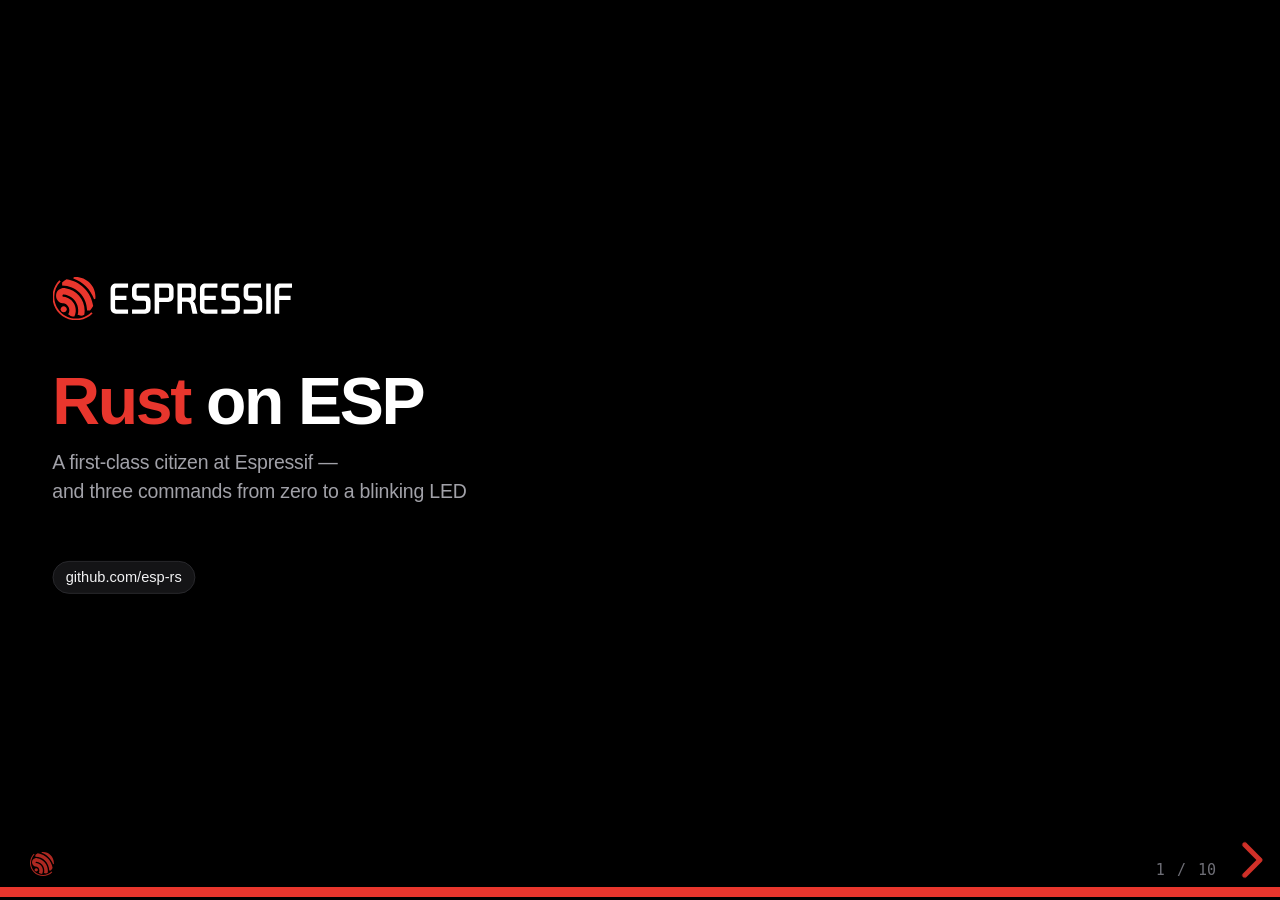
==== index.html @ d484be96 "Initial commit" ====
<!DOCTYPE html>
<html lang="en">
<head>
<meta charset="utf-8">
<meta name="viewport" content="width=device-width, initial-scale=1.0, maximum-scale=1.0, user-scalable=no">
<title>Rust on ESP — first-class at Espressif</title>
<meta name="description" content="Rust support for Espressif chips, and a quick start: espup, espflash, esp-generate.">
<link rel="icon" type="image/svg+xml" href="assets/espressif-mark.svg">

<link rel="stylesheet" href="reveal.js/dist/reset.css">
<link rel="stylesheet" href="reveal.js/dist/reveal.css">
<link rel="stylesheet" href="css/espressif-dark.css">
</head>
<body>
<div class="reveal">
<div class="slides">

<!-- ══════════════════════════════════ 1 · TITLE ══════════════════════════════════ -->
<section class="title-slide">
  <img src="assets/espressif-logo-on-black.svg" alt="Espressif" style="height:46px;margin-bottom:1.1em">
  <h1><span class="rust-accent">Rust</span> on ESP</h1>
  <p class="subtitle">A first-class citizen at Espressif —<br>and three commands from zero to a blinking LED</p>
  <p style="margin-top:1.15em"><span class="pill">github.com/esp-rs</span></p>
  <aside class="notes">
    Quick framing before we start. Two promises: One, that Rust is taken seriously at Espressif, not a
    hobby project. Two, that by the end you know the exact three commands that get you from nothing to
    a running firmware. Nothing else. If you only remember one slide, remember the last one.
  </aside>
</section>

<!-- ══════════════════════════════════ 2 · STATUS ══════════════════════════════════ -->
<section>
  <span class="eyebrow">Where things stand</span>
  <h2>Rust is a first-class citizen</h2>
  <div class="cols" style="margin-top:0.9em">
    <div class="stack">
      <p style="font-size:0.56em">Not a community experiment, not a wrapper around C. Espressif
      officially supports Rust as a first-class development language, alongside ESP-IDF.</p>
      <ul style="font-size:0.52em">
        <li>Own HAL, own drivers, own tooling — built and maintained for ESP chips</li>
        <li>Stable API, not pre-v1-releases</li>
        <li>Documented, versioned, and released alongside the silicon</li>
      </ul>
    </div>
    <div class="card">
      <span class="tag">The honest caveat</span>
      <h3>It trails the C SDK slightly</h3>
      <p class="card-body">ESP-IDF is the reference SDK. It reaches new chips and new peripheral
      features first, and it has the deepest example coverage.</p>
    </div>
  </div>
  <aside class="notes">
    Lets say the caveat out loud — ESP-IDF is the reference SDK, and it will always be first to a new
    chip or a brand-new peripheral. Rust is a little behind that frontier.
  </aside>
</section>

<!-- ══════════════════════════════════ 3 · CHOOSE ══════════════════════════════════ -->
<section>
  <span class="eyebrow">So which one?</span>
  <h2>Pick the boring answer</h2>
  <div class="versus" style="margin-top:0.7em">
    <div class="card">
      <span class="tag">Cutting edge</span>
      <h3>ESP-IDF (C)</h3>
      <p class="card-body">You need a peripheral or chip feature that shipped last week, or you are
      porting vendor middleware. Go here first.</p>
    </div>
    <div class="divider">OR</div>
    <div class="card accent">
      <span class="tag">Everything else</span>
      <h3>Rust</h3>
      <p class="card-body">For the overwhelming majority of projects, Rust is simply the better
      tool — and it is genuinely production-ready today.</p>
    </div>
  </div>
  <p style="margin-top:0.9em;font-size:0.5em;color:var(--esp-text-dim)">
    The gap is measured in months, not years — and it closes with every chip release.
  </p>
  <aside class="notes">
    Rule of thumb: if you are chasing a datasheet feature from this quarter, use ESP-IDF. For
    everything else, Rust is not a compromise — it is the better default.
  </aside>
</section>

<!-- ══════════════════════════════════ 4 · PROS ══════════════════════════════════ -->
<section>
  <span class="eyebrow">Why you'd choose it</span>
  <h2>What you actually get</h2>
  <div class="cols-3" style="margin-top:0.8em">
    <div class="card">
      <span class="tag">Safety</span>
      <h3>No memory bugs</h3>
      <p class="card-body">Ownership and borrow checking kill the buffer overflows and use-after-free
      that dominate embedded CVEs.</p>
    </div>
    <div class="card">
      <span class="tag">Tooling</span>
      <h3>Cargo does the work</h3>
      <p class="card-body">Dependencies, builds, tests, docs, linting and cross-compilation — one
      tool, no hand-rolled Makefiles.</p>
    </div>
    <div class="card">
      <span class="tag">Scale</span>
      <h3>Async that fits</h3>
      <p class="card-body">Embassy gives you <code>async</code> on a microcontroller, so Wi-Fi and
      sensors stop fighting each other.</p>
    </div>
  </div>
  <p style="margin-top:0.9em;font-size:0.46em;color:var(--esp-text-faint)">
    Plus: the type system catches a whole class of logic errors at compile time, and the crate ecosystem
    is shared with the rest of Rust — not reinvented per vendor.
  </p>
  <aside class="notes">
    Three benefits, one breath each. For the C people: you stop owning the memory-safety argument. For
    the Rust people: Cargo plus a real crate ecosystem full of no_std ready linraries for lot of sensors and other parts.
    And async is the one that actually changes how you write firmware — Wi-Fi and sensor work stop being callbacks.
  </aside>
</section>

<!-- ══════════════════════════════════ 5 · DIVIDER ══════════════════════════════════ -->
<section class="section-slide">
  <div class="num-big">02</div>
  <h2>Getting started</h2>
  <p class="section-sub">Three steps: toolchain, flasher, project generator.</p>
  <aside class="notes">
    Halfway point.
    Everything so far was context, everything from here is something you can type tonight.
    Three moving parts — toolchain, flasher, generator.
  </aside>
</section>

<!-- ══════════════════════════════════ 6 · TOOLCHAIN ══════════════════════════════════ -->
<section>
  <span class="eyebrow">Step 1 · Toolchain</span>
  <h2>You already have the hard part</h2>
  <p style="font-size:0.52em;color:var(--esp-text-dim)">
    Assume <code>rustup</code> is installed. If it isn't, <a href="https://rustup.rs" target="_blank">rustup.rs</a>
    is one command — but from here on, Rust just works.
  </p>
  <div class="cols" style="margin-top:0.85em">
    <div class="card accent">
      <span class="tag">RISC-V parts</span>
      <h3>Mainline Rust — you're done</h3>
      <p class="card-body">The C-series, H-series and P-series are standard RISC-V. A normal stable
      Rust toolchain targets them. No extra install.</p>
    </div>
    <div class="card">
      <span class="tag">Xtensa parts</span>
      <h3>You need <a href="https://github.com/esp-rs/espup" target="_blank">espup</a></h3>
      <p class="card-body">Xtensa has no upstream LLVM backend, so espup builds and installs the
      toolchain for you.</p>
    </div>
  </div>
  <pre style="margin-top:0.8em"><code><span class="cmd">$</span> cargo install espup --locked
<span class="cmd">$</span> espup install
<span class="cmd">$</span> <span class="cmt"># then, in every new shell:</span> . $HOME/export-esp.sh</code></pre>
  <aside class="notes">
    The single most common question, so answer it precisely. RISC-V is standard, so stable Rust
    handles it and you need nothing extra. Xtensa is not an upstream, so espup installs
    a purpose-built toolchain. espup does everything — you just run it.
  </aside>
</section>

<!-- ══════════════════════════════════ 7 · FLASHING ══════════════════════════════════ -->
<section>
  <span class="eyebrow">Step 2 · Flashing</span>
  <h2>Getting code onto the chip</h2>
  <div class="cols" style="margin-top:0.7em">
    <div class="card">
      <span class="tag">Option A</span>
      <h3>esptool.py</h3>
      <p class="card-body">The one that ships with ESP-IDF. If you already have IDF installed, it is
      right there and it works fine.</p>
    </div>
    <div class="card accent">
      <span class="tag">Option B</span>
      <h3>cargo-espflash</h3>
      <p class="card-body">Pure Rust, lives next to <code>cargo build</code>, and gives you a
      monitor as well as a flasher.</p>
    </div>
  </div>
  <pre style="margin-top:0.85em"><code><span class="cmd">$</span> cargo install cargo-espflash --locked

<span class="cmt"># board-info, monitor, erase, read-flash, save-image — the whole serial toolchain</span>
<span class="cmd">$</span> cargo espflash board-info</code></pre>
  <aside class="notes">
    Both are legitimate. If IDF is already on your machine, esptool is right there — no reason to
    change. But cargo-espflash is nicer because it lives in the same mental model as cargo build,
    and board-info is the first thing to run when unsure what board you are holding.
  </aside>
</section>

<!-- ══════════════════════════════════ 8 · GENERATE ══════════════════════════════════ -->
<section>
  <span class="eyebrow">Step 3 · Project</span>
  <h2>esp-generate does the scaffolding</h2>
  <p style="font-size:0.52em;color:var(--esp-text-dim)">
    The easiest way in. A terminal wizard asks a handful of questions and writes you a real,
    buildable project.
  </p>
  <pre style="margin-top:0.7em"><code><span class="cmd">$</span> cargo install esp-generate --locked
<span class="cmd">$</span> esp-generate</code></pre>
  <div class="cols-3" style="margin-top:0.7em">
    <div class="card">
      <h3>Sync or async</h3>
      <p class="card-body">Plain blocking code, or <code>embassy</code> <code>async</code> — your call.</p>
    </div>
    <div class="card">
      <h3>Target chip</h3>
      <p class="card-body">Any supported ESP SoC, selected from a list.</p>
    </div>
    <div class="card accent">
      <h3>Wi-Fi init</h3>
      <p class="card-body">Optional radio bring-up, wired in from the start.</p>
    </div>
  </div>
  <aside class="notes">
    Let me be clear, you are still cross-compiling and setting up the project so cargo knows exactly what to do may be a
    pain. esp-generate solves that for you. One command, and you have a compiling, flashable
    project with the right target triple and the right HAL already wired. Sync or async is a menu
    choice, and Wi-Fi initialisation is a checkbox. If people want scripting, there is a headless
    mode with -o flags — so even you AI agents will quickly learn how to use this.
  </aside>
</section>

<!-- ══════════════════════════════════ 9 · BUILD+FLASH ══════════════════════════════════ -->
<section>
  <span class="eyebrow">Step 4 · Ship it</span>
  <h2>Build, flash, done</h2>
  <pre><code><span class="cmd">$</span> cargo build --release
<span class="cmd">$</span> cargo espflash flash --release
<span class="cmd">$</span> cargo espflash monitor</code></pre>
  <p style="margin-top:0.9em;font-size:0.5em;color:var(--esp-text-dim)">
    Same verbs you already use for every other Rust project — just pointed at a microcontroller
    instead of a server.
  </p>
  <aside class="notes">
    The loop closes. Cargo build, flash, monitor. No Makefile, no CMake, no separate flashing
    script, no second toolchain to learn. If you have written Rust before, you already know how to
    do all of this — that is the entire point.
  </aside>
</section>

<!-- ══════════════════════════════════ 10 · RECAP ══════════════════════════════════ -->
<section>
  <span class="eyebrow">The whole thing</span>
  <h2>Three commands</h2>
  <div class="commands" style="margin-top:0.8em">
    <div class="line"><span class="n">1</span><span class="c"><b>esp-generate</b> &nbsp;<span style="color:var(--esp-text-faint)">&nbsp;← scaffold the project</span></span></div>
    <div class="line"><span class="n">2</span><span class="c"><b>cargo build</b> &nbsp;<span style="color:var(--esp-text-faint)">&nbsp;← compile the firmware</span></span></div>
    <div class="line"><span class="n">3</span><span class="c"><b>cargo espflash flash</b> &nbsp;<span style="color:var(--esp-text-faint)">&nbsp;← write it to the chip</span></span></div>
  </div>
  <p style="margin-top:1.1em;font-size:0.54em;color:var(--esp-text-dim)">
    Rust on ESP is as easy as <span style="color:var(--esp-white)">esp-generate</span>,
    <span style="color:var(--esp-white)">cargo build</span> and
    <span style="color:var(--esp-white)">cargo espflash flash</span>.
  </p>
  <p style="margin-top:0.9em;font-size:0.6em">
    <span style="color:var(--esp-white)">If you should remember anything, remember this slide.</span><br>
    <span style="color:var(--esp-red)">Thank you for your attention — questions welcome.</span>
  </p>
  <aside class="notes">
    If the toolchain is already installed, the entire getting-started
    experience is these three commands. That is the whole pitch. One thing to take away is this slide.
  </aside>
</section>

</div>
</div>

<img class="footer-logo" src="assets/espressif-mark.svg" alt="">

<script src="reveal.js/dist/reveal.js"></script>
<script src="reveal.js/plugin/notes/notes.js"></script>
<script src="reveal.js/plugin/search/search.js"></script>
<script src="reveal.js/plugin/zoom/zoom.js"></script>
<script>
  // NOTE: the highlight plugin is deliberately NOT loaded. Code blocks in this
  // deck are hand-styled with .cmd / .cmt spans, and highlightBlock() would
  // escape that markup and render the tags as literal text.
  Reveal.initialize({
    width: 1280,
    height: 720,
    margin: 0.06,
    minScale: 0.2,
    maxScale: 1.6,
    hash: true,
    slideNumber: 'c/t',
    transition: 'slide',
    transitionSpeed: 'fast',
    backgroundTransition: 'fade',
    center: true,
    pdfSeparateFragments: false,
    plugins: [ RevealNotes, RevealSearch, RevealZoom ]
  });
</script>
</body>
</html>
---- reveal.js/dist/reveal.css ----
/**
 * reveal.js 5.2.0
 * https://revealjs.com
 * MIT licensed
 *
 * Copyright (C) 2011-2024 Hakim El Hattab, https://hakim.se
 */

.reveal .r-stretch,.reveal .stretch{max-width:none;max-height:none}.reveal pre.r-stretch code,.reveal pre.stretch code{height:100%;max-height:100%;box-sizing:border-box}.reveal .r-fit-text{display:inline-block;white-space:nowrap}.reveal .r-stack{display:grid;grid-template-rows:100%}.reveal .r-stack>*{grid-area:1/1;margin:auto}.reveal .r-hstack,.reveal .r-vstack{display:flex}.reveal .r-hstack img,.reveal .r-hstack video,.reveal .r-vstack img,.reveal .r-vstack video{min-width:0;min-height:0;object-fit:contain}.reveal .r-vstack{flex-direction:column;align-items:center;justify-content:center}.reveal .r-hstack{flex-direction:row;align-items:center;justify-content:center}.reveal .items-stretch{align-items:stretch}.reveal .items-start{align-items:flex-start}.reveal .items-center{align-items:center}.reveal .items-end{align-items:flex-end}.reveal .justify-between{justify-content:space-between}.reveal .justify-around{justify-content:space-around}.reveal .justify-start{justify-content:flex-start}.reveal .justify-center{justify-content:center}.reveal .justify-end{justify-content:flex-end}html.reveal-full-page{width:100%;height:100%;height:100vh;height:calc(var(--vh,1vh) * 100);height:100dvh;overflow:hidden}.reveal-viewport{height:100%;overflow:hidden;position:relative;line-height:1;margin:0;background-color:#fff;color:#000;--r-controls-spacing:12px;--r-overlay-header-height:40px;--r-overlay-margin:0px;--r-overlay-padding:6px;--r-overlay-gap:5px}@media screen and (max-width:1024px),(max-height:768px){.reveal-viewport{--r-overlay-header-height:26px}}.reveal-viewport:fullscreen{top:0!important;left:0!important;width:100%!important;height:100%!important;transform:none!important}.reveal .fragment{transition:all .2s ease}.reveal .fragment:not(.custom){opacity:0;visibility:hidden;will-change:opacity}.reveal .fragment.visible{opacity:1;visibility:inherit}.reveal .fragment.disabled{transition:none}.reveal .fragment.grow{opacity:1;visibility:inherit}.reveal .fragment.grow.visible{transform:scale(1.3)}.reveal .fragment.shrink{opacity:1;visibility:inherit}.reveal .fragment.shrink.visible{transform:scale(.7)}.reveal .fragment.zoom-in{transform:scale(.1)}.reveal .fragment.zoom-in.visible{transform:none}.reveal .fragment.fade-out{opacity:1;visibility:inherit}.reveal .fragment.fade-out.visible{opacity:0;visibility:hidden}.reveal .fragment.semi-fade-out{opacity:1;visibility:inherit}.reveal .fragment.semi-fade-out.visible{opacity:.5;visibility:inherit}.reveal .fragment.strike{opacity:1;visibility:inherit}.reveal .fragment.strike.visible{text-decoration:line-through}.reveal .fragment.fade-up{transform:translate(0,40px)}.reveal .fragment.fade-up.visible{transform:translate(0,0)}.reveal .fragment.fade-down{transform:translate(0,-40px)}.reveal .fragment.fade-down.visible{transform:translate(0,0)}.reveal .fragment.fade-right{transform:translate(-40px,0)}.reveal .fragment.fade-right.visible{transform:translate(0,0)}.reveal .fragment.fade-left{transform:translate(40px,0)}.reveal .fragment.fade-left.visible{transform:translate(0,0)}.reveal .fragment.current-visible,.reveal .fragment.fade-in-then-out{opacity:0;visibility:hidden}.reveal .fragment.current-visible.current-fragment,.reveal .fragment.fade-in-then-out.current-fragment{opacity:1;visibility:inherit}.reveal .fragment.fade-in-then-semi-out{opacity:0;visibility:hidden}.reveal .fragment.fade-in-then-semi-out.visible{opacity:.5;visibility:inherit}.reveal .fragment.fade-in-then-semi-out.current-fragment{opacity:1;visibility:inherit}.reveal .fragment.highlight-blue,.reveal .fragment.highlight-current-blue,.reveal .fragment.highlight-current-green,.reveal .fragment.highlight-current-red,.reveal .fragment.highlight-green,.reveal .fragment.highlight-red{opacity:1;visibility:inherit}.reveal .fragment.highlight-red.visible{color:#ff2c2d}.reveal .fragment.highlight-green.visible{color:#17ff2e}.reveal .fragment.highlight-blue.visible{color:#1b91ff}.reveal .fragment.highlight-current-red.current-fragment{color:#ff2c2d}.reveal .fragment.highlight-current-green.current-fragment{color:#17ff2e}.reveal .fragment.highlight-current-blue.current-fragment{color:#1b91ff}.reveal:after{content:"";font-style:italic}.reveal iframe{z-index:1}.reveal a{position:relative}@keyframes bounce-right{0%,10%,25%,40%,50%{transform:translateX(0)}20%{transform:translateX(10px)}30%{transform:translateX(-5px)}}@keyframes bounce-left{0%,10%,25%,40%,50%{transform:translateX(0)}20%{transform:translateX(-10px)}30%{transform:translateX(5px)}}@keyframes bounce-down{0%,10%,25%,40%,50%{transform:translateY(0)}20%{transform:translateY(10px)}30%{transform:translateY(-5px)}}.reveal .controls{display:none;position:absolute;top:auto;bottom:var(--r-controls-spacing);right:var(--r-controls-spacing);left:auto;z-index:11;color:#000;pointer-events:none;font-size:10px}.reveal .controls button{position:absolute;padding:0;background-color:transparent;border:0;outline:0;cursor:pointer;color:currentColor;transform:scale(.9999);transition:color .2s ease,opacity .2s ease,transform .2s ease;z-index:2;pointer-events:auto;font-size:inherit;visibility:hidden;opacity:0;-webkit-appearance:none;-webkit-tap-highlight-color:transparent}.reveal .controls .controls-arrow:after,.reveal .controls .controls-arrow:before{content:"";position:absolute;top:0;left:0;width:2.6em;height:.5em;border-radius:.25em;background-color:currentColor;transition:all .15s ease,background-color .8s ease;transform-origin:.2em 50%;will-change:transform}.reveal .controls .controls-arrow{position:relative;width:3.6em;height:3.6em}.reveal .controls .controls-arrow:before{transform:translateX(.5em) translateY(1.55em) rotate(45deg)}.reveal .controls .controls-arrow:after{transform:translateX(.5em) translateY(1.55em) rotate(-45deg)}.reveal .controls .controls-arrow:hover:before{transform:translateX(.5em) translateY(1.55em) rotate(40deg)}.reveal .controls .controls-arrow:hover:after{transform:translateX(.5em) translateY(1.55em) rotate(-40deg)}.reveal .controls .controls-arrow:active:before{transform:translateX(.5em) translateY(1.55em) rotate(36deg)}.reveal .controls .controls-arrow:active:after{transform:translateX(.5em) translateY(1.55em) rotate(-36deg)}.reveal .controls .navigate-left{right:6.4em;bottom:3.2em;transform:translateX(-10px)}.reveal .controls .navigate-left.highlight{animation:bounce-left 2s 50 both ease-out}.reveal .controls .navigate-right{right:0;bottom:3.2em;transform:translateX(10px)}.reveal .controls .navigate-right .controls-arrow{transform:rotate(180deg)}.reveal .controls .navigate-right.highlight{animation:bounce-right 2s 50 both ease-out}.reveal .controls .navigate-up{right:3.2em;bottom:6.4em;transform:translateY(-10px)}.reveal .controls .navigate-up .controls-arrow{transform:rotate(90deg)}.reveal .controls .navigate-down{right:3.2em;bottom:-1.4em;padding-bottom:1.4em;transform:translateY(10px)}.reveal .controls .navigate-down .controls-arrow{transform:rotate(-90deg)}.reveal .controls .navigate-down.highlight{animation:bounce-down 2s 50 both ease-out}.reveal .controls[data-controls-back-arrows=faded] .navigate-up.enabled{opacity:.3}.reveal .controls[data-controls-back-arrows=faded] .navigate-up.enabled:hover{opacity:1}.reveal .controls[data-controls-back-arrows=hidden] .navigate-up.enabled{opacity:0;visibility:hidden}.reveal .controls .enabled{visibility:visible;opacity:.9;cursor:pointer;transform:none}.reveal .controls .enabled.fragmented{opacity:.5}.reveal .controls .enabled.fragmented:hover,.reveal .controls .enabled:hover{opacity:1}.reveal:not(.rtl) .controls[data-controls-back-arrows=faded] .navigate-left.enabled{opacity:.3}.reveal:not(.rtl) .controls[data-controls-back-arrows=faded] .navigate-left.enabled:hover{opacity:1}.reveal:not(.rtl) .controls[data-controls-back-arrows=hidden] .navigate-left.enabled{opacity:0;visibility:hidden}.reveal.rtl .controls[data-controls-back-arrows=faded] .navigate-right.enabled{opacity:.3}.reveal.rtl .controls[data-controls-back-arrows=faded] .navigate-right.enabled:hover{opacity:1}.reveal.rtl .controls[data-controls-back-arrows=hidden] .navigate-right.enabled{opacity:0;visibility:hidden}.reveal[data-navigation-mode=linear].has-horizontal-slides .navigate-down,.reveal[data-navigation-mode=linear].has-horizontal-slides .navigate-up{display:none}.reveal:not(.has-vertical-slides) .controls .navigate-left,.reveal[data-navigation-mode=linear].has-horizontal-slides .navigate-left{bottom:1.4em;right:5.5em}.reveal:not(.has-vertical-slides) .controls .navigate-right,.reveal[data-navigation-mode=linear].has-horizontal-slides .navigate-right{bottom:1.4em;right:.5em}.reveal:not(.has-horizontal-slides) .controls .navigate-up{right:1.4em;bottom:5em}.reveal:not(.has-horizontal-slides) .controls .navigate-down{right:1.4em;bottom:.5em}.reveal.has-dark-background .controls{color:#fff}.reveal.has-light-background .controls{color:#000}.reveal.no-hover .controls .controls-arrow:active:before,.reveal.no-hover .controls .controls-arrow:hover:before{transform:translateX(.5em) translateY(1.55em) rotate(45deg)}.reveal.no-hover .controls .controls-arrow:active:after,.reveal.no-hover .controls .controls-arrow:hover:after{transform:translateX(.5em) translateY(1.55em) rotate(-45deg)}@media screen and (min-width:500px){.reveal-viewport{--r-controls-spacing:0.8em}.reveal .controls[data-controls-layout=edges]{top:0;right:0;bottom:0;left:0}.reveal .controls[data-controls-layout=edges] .navigate-down,.reveal .controls[data-controls-layout=edges] .navigate-left,.reveal .controls[data-controls-layout=edges] .navigate-right,.reveal .controls[data-controls-layout=edges] .navigate-up{bottom:auto;right:auto}.reveal .controls[data-controls-layout=edges] .navigate-left{top:50%;left:var(--r-controls-spacing);margin-top:-1.8em}.reveal .controls[data-controls-layout=edges] .navigate-right{top:50%;right:var(--r-controls-spacing);margin-top:-1.8em}.reveal .controls[data-controls-layout=edges] .navigate-up{top:var(--r-controls-spacing);left:50%;margin-left:-1.8em}.reveal .controls[data-controls-layout=edges] .navigate-down{bottom:calc(var(--r-controls-spacing) - 1.4em + .3em);left:50%;margin-left:-1.8em}}.reveal .progress{position:absolute;display:none;height:3px;width:100%;bottom:0;left:0;z-index:10;background-color:rgba(0,0,0,.2);color:#fff}.reveal .progress:after{content:"";display:block;position:absolute;height:10px;width:100%;top:-10px}.reveal .progress span{display:block;height:100%;width:100%;background-color:currentColor;transition:transform .8s cubic-bezier(.26,.86,.44,.985);transform-origin:0 0;transform:scaleX(0)}.reveal .slide-number{position:absolute;display:block;right:8px;bottom:8px;z-index:31;font-family:Helvetica,sans-serif;font-size:12px;line-height:1;color:#fff;background-color:rgba(0,0,0,.4);padding:5px}.reveal .slide-number a{color:currentColor}.reveal .slide-number-delimiter{margin:0 3px}.reveal{position:relative;width:100%;height:100%;overflow:hidden;touch-action:pinch-zoom}.reveal.embedded{touch-action:pan-y}.reveal.embedded.is-vertical-slide{touch-action:none}.reveal .slides{position:absolute;width:100%;height:100%;top:0;right:0;bottom:0;left:0;margin:auto;pointer-events:none;overflow:visible;z-index:1;text-align:center;perspective:600px;perspective-origin:50% 40%}.reveal .slides>section{perspective:600px}.reveal .slides>section,.reveal .slides>section>section{display:none;position:absolute;width:100%;pointer-events:auto;z-index:10;transform-style:flat;transition:transform-origin .8s cubic-bezier(.26,.86,.44,.985),transform .8s cubic-bezier(.26,.86,.44,.985),visibility .8s cubic-bezier(.26,.86,.44,.985),opacity .8s cubic-bezier(.26,.86,.44,.985)}.reveal[data-transition-speed=fast] .slides section{transition-duration:.4s}.reveal[data-transition-speed=slow] .slides section{transition-duration:1.2s}.reveal .slides section[data-transition-speed=fast]{transition-duration:.4s}.reveal .slides section[data-transition-speed=slow]{transition-duration:1.2s}.reveal .slides>section.stack{padding-top:0;padding-bottom:0;pointer-events:none;height:100%}.reveal .slides>section.present,.reveal .slides>section>section.present{display:block;z-index:11;opacity:1}.reveal .slides>section:empty,.reveal .slides>section>section:empty,.reveal .slides>section>section[data-background-interactive],.reveal .slides>section[data-background-interactive]{pointer-events:none}.reveal.center,.reveal.center .slides,.reveal.center .slides section{min-height:0!important}.reveal .slides>section:not(.present),.reveal .slides>section>section:not(.present){pointer-events:none}.reveal.overview .slides>section,.reveal.overview .slides>section>section{pointer-events:auto}.reveal .slides>section.future,.reveal .slides>section.future>section,.reveal .slides>section.past,.reveal .slides>section.past>section,.reveal .slides>section>section.future,.reveal .slides>section>section.past{opacity:0}.reveal .slides>section[data-transition=slide].past,.reveal .slides>section[data-transition~=slide-out].past,.reveal.slide .slides>section:not([data-transition]).past{transform:translate(-150%,0)}.reveal .slides>section[data-transition=slide].future,.reveal .slides>section[data-transition~=slide-in].future,.reveal.slide .slides>section:not([data-transition]).future{transform:translate(150%,0)}.reveal .slides>section>section[data-transition=slide].past,.reveal .slides>section>section[data-transition~=slide-out].past,.reveal.slide .slides>section>section:not([data-transition]).past{transform:translate(0,-150%)}.reveal .slides>section>section[data-transition=slide].future,.reveal .slides>section>section[data-transition~=slide-in].future,.reveal.slide .slides>section>section:not([data-transition]).future{transform:translate(0,150%)}.reveal .slides>section[data-transition=linear].past,.reveal .slides>section[data-transition~=linear-out].past,.reveal.linear .slides>section:not([data-transition]).past{transform:translate(-150%,0)}.reveal .slides>section[data-transition=linear].future,.reveal .slides>section[data-transition~=linear-in].future,.reveal.linear .slides>section:not([data-transition]).future{transform:translate(150%,0)}.reveal .slides>section>section[data-transition=linear].past,.reveal .slides>section>section[data-transition~=linear-out].past,.reveal.linear .slides>section>section:not([data-transition]).past{transform:translate(0,-150%)}.reveal .slides>section>section[data-transition=linear].future,.reveal .slides>section>section[data-transition~=linear-in].future,.reveal.linear .slides>section>section:not([data-transition]).future{transform:translate(0,150%)}.reveal .slides section[data-transition=default].stack,.reveal.default .slides section.stack{transform-style:preserve-3d}.reveal .slides>section[data-transition=default].past,.reveal .slides>section[data-transition~=default-out].past,.reveal.default .slides>section:not([data-transition]).past{transform:translate3d(-100%,0,0) rotateY(-90deg) translate3d(-100%,0,0)}.reveal .slides>section[data-transition=default].future,.reveal .slides>section[data-transition~=default-in].future,.reveal.default .slides>section:not([data-transition]).future{transform:translate3d(100%,0,0) rotateY(90deg) translate3d(100%,0,0)}.reveal .slides>section>section[data-transition=default].past,.reveal .slides>section>section[data-transition~=default-out].past,.reveal.default .slides>section>section:not([data-transition]).past{transform:translate3d(0,-300px,0) rotateX(70deg) translate3d(0,-300px,0)}.reveal .slides>section>section[data-transition=default].future,.reveal .slides>section>section[data-transition~=default-in].future,.reveal.default .slides>section>section:not([data-transition]).future{transform:translate3d(0,300px,0) rotateX(-70deg) translate3d(0,300px,0)}.reveal .slides section[data-transition=convex].stack,.reveal.convex .slides section.stack{transform-style:preserve-3d}.reveal .slides>section[data-transition=convex].past,.reveal .slides>section[data-transition~=convex-out].past,.reveal.convex .slides>section:not([data-transition]).past{transform:translate3d(-100%,0,0) rotateY(-90deg) translate3d(-100%,0,0)}.reveal .slides>section[data-transition=convex].future,.reveal .slides>section[data-transition~=convex-in].future,.reveal.convex .slides>section:not([data-transition]).future{transform:translate3d(100%,0,0) rotateY(90deg) translate3d(100%,0,0)}.reveal .slides>section>section[data-transition=convex].past,.reveal .slides>section>section[data-transition~=convex-out].past,.reveal.convex .slides>section>section:not([data-transition]).past{transform:translate3d(0,-300px,0) rotateX(70deg) translate3d(0,-300px,0)}.reveal .slides>section>section[data-transition=convex].future,.reveal .slides>section>section[data-transition~=convex-in].future,.reveal.convex .slides>section>section:not([data-transition]).future{transform:translate3d(0,300px,0) rotateX(-70deg) translate3d(0,300px,0)}.reveal .slides section[data-transition=concave].stack,.reveal.concave .slides section.stack{transform-style:preserve-3d}.reveal .slides>section[data-transition=concave].past,.reveal .slides>section[data-transition~=concave-out].past,.reveal.concave .slides>section:not([data-transition]).past{transform:translate3d(-100%,0,0) rotateY(90deg) translate3d(-100%,0,0)}.reveal .slides>section[data-transition=concave].future,.reveal .slides>section[data-transition~=concave-in].future,.reveal.concave .slides>section:not([data-transition]).future{transform:translate3d(100%,0,0) rotateY(-90deg) translate3d(100%,0,0)}.reveal .slides>section>section[data-transition=concave].past,.reveal .slides>section>section[data-transition~=concave-out].past,.reveal.concave .slides>section>section:not([data-transition]).past{transform:translate3d(0,-80%,0) rotateX(-70deg) translate3d(0,-80%,0)}.reveal .slides>section>section[data-transition=concave].future,.reveal .slides>section>section[data-transition~=concave-in].future,.reveal.concave .slides>section>section:not([data-transition]).future{transform:translate3d(0,80%,0) rotateX(70deg) translate3d(0,80%,0)}.reveal .slides section[data-transition=zoom],.reveal.zoom .slides section:not([data-transition]){transition-timing-function:ease}.reveal .slides>section[data-transition=zoom].past,.reveal .slides>section[data-transition~=zoom-out].past,.reveal.zoom .slides>section:not([data-transition]).past{visibility:hidden;transform:scale(16)}.reveal .slides>section[data-transition=zoom].future,.reveal .slides>section[data-transition~=zoom-in].future,.reveal.zoom .slides>section:not([data-transition]).future{visibility:hidden;transform:scale(.2)}.reveal .slides>section>section[data-transition=zoom].past,.reveal .slides>section>section[data-transition~=zoom-out].past,.reveal.zoom .slides>section>section:not([data-transition]).past{transform:scale(16)}.reveal .slides>section>section[data-transition=zoom].future,.reveal .slides>section>section[data-transition~=zoom-in].future,.reveal.zoom .slides>section>section:not([data-transition]).future{transform:scale(.2)}.reveal.cube .slides{perspective:1300px}.reveal.cube .slides section{padding:30px;min-height:700px;backface-visibility:hidden;box-sizing:border-box;transform-style:preserve-3d}.reveal.center.cube .slides section{min-height:0}.reveal.cube .slides section:not(.stack):before{content:"";position:absolute;display:block;width:100%;height:100%;left:0;top:0;background:rgba(0,0,0,.1);border-radius:4px;transform:translateZ(-20px)}.reveal.cube .slides section:not(.stack):after{content:"";position:absolute;display:block;width:90%;height:30px;left:5%;bottom:0;background:0 0;z-index:1;border-radius:4px;box-shadow:0 95px 25px rgba(0,0,0,.2);transform:translateZ(-90px) rotateX(65deg)}.reveal.cube .slides>section.stack{padding:0;background:0 0}.reveal.cube .slides>section.past{transform-origin:100% 0;transform:translate3d(-100%,0,0) rotateY(-90deg)}.reveal.cube .slides>section.future{transform-origin:0 0;transform:translate3d(100%,0,0) rotateY(90deg)}.reveal.cube .slides>section>section.past{transform-origin:0 100%;transform:translate3d(0,-100%,0) rotateX(90deg)}.reveal.cube .slides>section>section.future{transform-origin:0 0;transform:translate3d(0,100%,0) rotateX(-90deg)}.reveal.page .slides{perspective-origin:0 50%;perspective:3000px}.reveal.page .slides section{padding:30px;min-height:700px;box-sizing:border-box;transform-style:preserve-3d}.reveal.page .slides section.past{z-index:12}.reveal.page .slides section:not(.stack):before{content:"";position:absolute;display:block;width:100%;height:100%;left:0;top:0;background:rgba(0,0,0,.1);transform:translateZ(-20px)}.reveal.page .slides section:not(.stack):after{content:"";position:absolute;display:block;width:90%;height:30px;left:5%;bottom:0;background:0 0;z-index:1;border-radius:4px;box-shadow:0 95px 25px rgba(0,0,0,.2);transform:translateZ(-90px) rotateX(65deg)}.reveal.page .slides>section.stack{padding:0;background:0 0}.reveal.page .slides>section.past{transform-origin:0 0;transform:translate3d(-40%,0,0) rotateY(-80deg)}.reveal.page .slides>section.future{transform-origin:100% 0;transform:translate3d(0,0,0)}.reveal.page .slides>section>section.past{transform-origin:0 0;transform:translate3d(0,-40%,0) rotateX(80deg)}.reveal.page .slides>section>section.future{transform-origin:0 100%;transform:translate3d(0,0,0)}.reveal .slides section[data-transition=fade],.reveal.fade .slides section:not([data-transition]),.reveal.fade .slides>section>section:not([data-transition]){transform:none;transition:opacity .5s}.reveal.fade.overview .slides section,.reveal.fade.overview .slides>section>section{transition:none}.reveal .slides section[data-transition=none],.reveal.none .slides section:not([data-transition]){transform:none;transition:none}.reveal .pause-overlay{position:absolute;top:0;left:0;width:100%;height:100%;background:#000;visibility:hidden;opacity:0;z-index:100;transition:all 1s ease}.reveal .pause-overlay .resume-button{position:absolute;bottom:20px;right:20px;color:#ccc;border-radius:2px;padding:6px 14px;border:2px solid #ccc;font-size:16px;background:0 0;cursor:pointer}.reveal .pause-overlay .resume-button:hover{color:#fff;border-color:#fff}.reveal.paused .pause-overlay{visibility:visible;opacity:1}.reveal .no-transition,.reveal .no-transition *,.reveal .slides.disable-slide-transitions section{transition:none!important}.reveal .slides.disable-slide-transitions section{transform:none!important}.reveal .backgrounds{position:absolute;width:100%;height:100%;top:0;left:0;perspective:600px}.reveal .slide-background{display:none;position:absolute;width:100%;height:100%;opacity:0;visibility:hidden;overflow:hidden;background-color:rgba(0,0,0,0);transition:all .8s cubic-bezier(.26,.86,.44,.985)}.reveal .slide-background-content{position:absolute;width:100%;height:100%;background-position:50% 50%;background-repeat:no-repeat;background-size:cover}.reveal .slide-background.stack{display:block}.reveal .slide-background.present{opacity:1;visibility:visible;z-index:2}.print-pdf .reveal .slide-background{opacity:1!important;visibility:visible!important}.reveal .slide-background video{position:absolute;width:100%;height:100%;max-width:none;max-height:none;top:0;left:0;object-fit:cover}.reveal .slide-background[data-background-size=contain] video{object-fit:contain}.reveal>.backgrounds .slide-background[data-background-transition=none],.reveal[data-background-transition=none]>.backgrounds .slide-background:not([data-background-transition]){transition:none}.reveal>.backgrounds .slide-background[data-background-transition=slide],.reveal[data-background-transition=slide]>.backgrounds .slide-background:not([data-background-transition]){opacity:1}.reveal>.backgrounds .slide-background.past[data-background-transition=slide],.reveal[data-background-transition=slide]>.backgrounds .slide-background.past:not([data-background-transition]){transform:translate(-100%,0)}.reveal>.backgrounds .slide-background.future[data-background-transition=slide],.reveal[data-background-transition=slide]>.backgrounds .slide-background.future:not([data-background-transition]){transform:translate(100%,0)}.reveal>.backgrounds .slide-background>.slide-background.past[data-background-transition=slide],.reveal[data-background-transition=slide]>.backgrounds .slide-background>.slide-background.past:not([data-background-transition]){transform:translate(0,-100%)}.reveal>.backgrounds .slide-background>.slide-background.future[data-background-transition=slide],.reveal[data-background-transition=slide]>.backgrounds .slide-background>.slide-background.future:not([data-background-transition]){transform:translate(0,100%)}.reveal>.backgrounds .slide-background.past[data-background-transition=convex],.reveal[data-background-transition=convex]>.backgrounds .slide-background.past:not([data-background-transition]){opacity:0;transform:translate3d(-100%,0,0) rotateY(-90deg) translate3d(-100%,0,0)}.reveal>.backgrounds .slide-background.future[data-background-transition=convex],.reveal[data-background-transition=convex]>.backgrounds .slide-background.future:not([data-background-transition]){opacity:0;transform:translate3d(100%,0,0) rotateY(90deg) translate3d(100%,0,0)}.reveal>.backgrounds .slide-background>.slide-background.past[data-background-transition=convex],.reveal[data-background-transition=convex]>.backgrounds .slide-background>.slide-background.past:not([data-background-transition]){opacity:0;transform:translate3d(0,-100%,0) rotateX(90deg) translate3d(0,-100%,0)}.reveal>.backgrounds .slide-background>.slide-background.future[data-background-transition=convex],.reveal[data-background-transition=convex]>.backgrounds .slide-background>.slide-background.future:not([data-background-transition]){opacity:0;transform:translate3d(0,100%,0) rotateX(-90deg) translate3d(0,100%,0)}.reveal>.backgrounds .slide-background.past[data-background-transition=concave],.reveal[data-background-transition=concave]>.backgrounds .slide-background.past:not([data-background-transition]){opacity:0;transform:translate3d(-100%,0,0) rotateY(90deg) translate3d(-100%,0,0)}.reveal>.backgrounds .slide-background.future[data-background-transition=concave],.reveal[data-background-transition=concave]>.backgrounds .slide-background.future:not([data-background-transition]){opacity:0;transform:translate3d(100%,0,0) rotateY(-90deg) translate3d(100%,0,0)}.reveal>.backgrounds .slide-background>.slide-background.past[data-background-transition=concave],.reveal[data-background-transition=concave]>.backgrounds .slide-background>.slide-background.past:not([data-background-transition]){opacity:0;transform:translate3d(0,-100%,0) rotateX(-90deg) translate3d(0,-100%,0)}.reveal>.backgrounds .slide-background>.slide-background.future[data-background-transition=concave],.reveal[data-background-transition=concave]>.backgrounds .slide-background>.slide-background.future:not([data-background-transition]){opacity:0;transform:translate3d(0,100%,0) rotateX(90deg) translate3d(0,100%,0)}.reveal>.backgrounds .slide-background[data-background-transition=zoom],.reveal[data-background-transition=zoom]>.backgrounds .slide-background:not([data-background-transition]){transition-timing-function:ease}.reveal>.backgrounds .slide-background.past[data-background-transition=zoom],.reveal[data-background-transition=zoom]>.backgrounds .slide-background.past:not([data-background-transition]){opacity:0;visibility:hidden;transform:scale(16)}.reveal>.backgrounds .slide-background.future[data-background-transition=zoom],.reveal[data-background-transition=zoom]>.backgrounds .slide-background.future:not([data-background-transition]){opacity:0;visibility:hidden;transform:scale(.2)}.reveal>.backgrounds .slide-background>.slide-background.past[data-background-transition=zoom],.reveal[data-background-transition=zoom]>.backgrounds .slide-background>.slide-background.past:not([data-background-transition]){opacity:0;visibility:hidden;transform:scale(16)}.reveal>.backgrounds .slide-background>.slide-background.future[data-background-transition=zoom],.reveal[data-background-transition=zoom]>.backgrounds .slide-background>.slide-background.future:not([data-background-transition]){opacity:0;visibility:hidden;transform:scale(.2)}.reveal[data-transition-speed=fast]>.backgrounds .slide-background{transition-duration:.4s}.reveal[data-transition-speed=slow]>.backgrounds .slide-background{transition-duration:1.2s}.reveal [data-auto-animate-target^=unmatched]{will-change:opacity}.reveal section[data-auto-animate]:not(.stack):not([data-auto-animate=running]) [data-auto-animate-target^=unmatched]{opacity:0}.reveal.overview{perspective-origin:50% 50%;perspective:700px}.reveal.overview .slides section{height:100%;top:0!important;opacity:1!important;overflow:hidden;visibility:visible!important;cursor:pointer;box-sizing:border-box}.reveal.overview .slides section.present,.reveal.overview .slides section:hover{outline:10px solid rgba(150,150,150,.4);outline-offset:10px}.reveal.overview .slides section .fragment{opacity:1;transition:none}.reveal.overview .slides section:after,.reveal.overview .slides section:before{display:none!important}.reveal.overview .slides>section.stack{padding:0;top:0!important;background:0 0;outline:0;overflow:visible}.reveal.overview .backgrounds{perspective:inherit}.reveal.overview .backgrounds .slide-background{opacity:1;visibility:visible;outline:10px solid rgba(150,150,150,.1);outline-offset:10px}.reveal.overview .backgrounds .slide-background.stack{overflow:visible}.reveal.overview .slides section,.reveal.overview-deactivating .slides section{transition:none}.reveal.overview .backgrounds .slide-background,.reveal.overview-deactivating .backgrounds .slide-background{transition:none}.reveal.rtl .slides,.reveal.rtl .slides h1,.reveal.rtl .slides h2,.reveal.rtl .slides h3,.reveal.rtl .slides h4,.reveal.rtl .slides h5,.reveal.rtl .slides h6{direction:rtl;font-family:sans-serif}.reveal.rtl code,.reveal.rtl pre{direction:ltr}.reveal.rtl ol,.reveal.rtl ul{text-align:right}.reveal.rtl .progress span{transform-origin:100% 0}.reveal.has-parallax-background .backgrounds{transition:all .8s ease}.reveal.has-parallax-background[data-transition-speed=fast] .backgrounds{transition-duration:.4s}.reveal.has-parallax-background[data-transition-speed=slow] .backgrounds{transition-duration:1.2s}@keyframes fade-in{from{opacity:0}to{opacity:1}}@keyframes scale-up{from{transform:scale(.95)}to{transform:scale(1)}}.reveal [data-preview-image],.reveal [data-preview-link]:not(a):not([data-preview-link=false]),.reveal [data-preview-video]{cursor:zoom-in}.r-overlay{position:absolute;top:var(--r-overlay-margin);right:var(--r-overlay-margin);bottom:var(--r-overlay-margin);left:var(--r-overlay-margin);border-radius:min(var(--r-overlay-margin),6px);z-index:99;background:rgba(0,0,0,.95);-webkit-backdrop-filter:blur(10px);backdrop-filter:blur(10px);transition:all .3s ease;color:#fff;animation:fade-in .3s ease;font-family:ui-sans-serif,system-ui,-apple-system,Helvetica,sans-serif}.r-overlay-viewport{position:absolute;top:var(--r-overlay-padding);right:var(--r-overlay-padding);bottom:var(--r-overlay-padding);left:var(--r-overlay-padding);gap:var(--r-overlay-gap);display:flex;flex-direction:column}.r-overlay-header{display:flex;z-index:2;box-sizing:border-box;align-items:center;justify-content:flex-end;height:var(--r-overlay-header-height);gap:6px}.r-overlay-header .r-overlay-button{all:unset;display:flex;align-items:center;justify-content:center;min-width:var(--r-overlay-header-height);min-height:var(--r-overlay-header-height);padding:0 calc(var(--r-overlay-header-height)/ 4);opacity:1;border-radius:6px;font-size:18px;gap:8px;cursor:pointer;box-sizing:border-box}.r-overlay-header .r-overlay-button:hover{opacity:1;background-color:rgba(255,255,255,.15)}.r-overlay-header .icon{display:inline-block;width:20px;height:20px;background-position:50% 50%;background-size:100%;background-repeat:no-repeat}.r-overlay-close .icon{background-image:url([data-uri])}.r-overlay-external .icon{background-image:url([data-uri])}.r-overlay-content{position:relative;display:grid;place-items:center;border-radius:6px;overflow:hidden;flex-grow:1;background-color:rgba(20,20,20,.8);animation:scale-up .5s cubic-bezier(.26,.86,.44,.985)}.r-overlay-spinner{position:absolute;display:block;top:50%;left:50%;width:32px;height:32px;margin:-16px 0 0 -16px;z-index:10;background-image:url([data-uri]%2F%2F%2F6%2Bvr8nJybW1tcDAwOjo6Nvb26ioqKOjo7Ozs%2FLy8vz8%2FAAAAAAAAAAAACH%2FC05FVFNDQVBFMi4wAwEAAAAh%2FhpDcmVhdGVkIHdpdGggYWpheGxvYWQuaW5mbwAh%[base64]%2FV%2FnmOM82XiHRLYKhKP1oZmADdEAAAh%2BQQJCgAAACwAAAAAIAAgAAAE6hDISWlZpOrNp1lGNRSdRpDUolIGw5RUYhhHukqFu8DsrEyqnWThGvAmhVlteBvojpTDDBUEIFwMFBRAmBkSgOrBFZogCASwBDEY%2FCZSg7GSE0gSCjQBMVG023xWBhklAnoEdhQEfyNqMIcKjhRsjEdnezB%2BA4k8gTwJhFuiW4dokXiloUepBAp5qaKpp6%2BHo7aWW54wl7obvEe0kRuoplCGepwSx2jJvqHEmGt6whJpGpfJCHmOoNHKaHx61WiSR92E4lbFoq%2BB6QDtuetcaBPnW6%2BO7wDHpIiK9SaVK5GgV543tzjgGcghAgAh%[base64]%2B%2BG%2Bw48edZPK%2BM6hLJpQg484enXIdQFSS1u6UhksENEQAAIfkECQoAAAAsAAAAACAAIAAABOcQyEmpGKLqzWcZRVUQnZYg1aBSh2GUVEIQ2aQOE%2BG%2BcD4ntpWkZQj1JIiZIogDFFyHI0UxQwFugMSOFIPJftfVAEoZLBbcLEFhlQiqGp1Vd140AUklUN3eCA51C1EWMzMCezCBBmkxVIVHBWd3HHl9JQOIJSdSnJ0TDKChCwUJjoWMPaGqDKannasMo6WnM562R5YluZRwur0wpgqZE7NKUm%2BFNRPIhjBJxKZteWuIBMN4zRMIVIhffcgojwCF117i4nlLnY5ztRLsnOk%2BaV%2BoJY7V7m76PdkS4trKcdg0Zc0tTcKkRAAAIfkECQoAAAAsAAAAACAAIAAABO4QyEkpKqjqzScpRaVkXZWQEximw1BSCUEIlDohrft6cpKCk5xid5MNJTaAIkekKGQkWyKHkvhKsR7ARmitkAYDYRIbUQRQjWBwJRzChi9CRlBcY1UN4g0%[base64]%[base64]%2BE71SRQeyqUToLA7VxF0JDyIQh%2FMVVPMt1ECZlfcjZJ9mIKoaTl1MRIl5o4CUKXOwmyrCInCKqcWtvadL2SYhyASyNDJ0uIiRMDjI0Fd30%2FiI2UA5GSS5UDj2l6NoqgOgN4gksEBgYFf0FDqKgHnyZ9OX8HrgYHdHpcHQULXAS2qKpENRg7eAMLC7kTBaixUYFkKAzWAAnLC7FLVxLWDBLKCwaKTULgEwbLA4hJtOkSBNqITT3xEgfLpBtzE%2FjiuL04RGEBgwWhShRgQExHBAAh%2BQQJCgAAACwAAAAAIAAgAAAE7xDISWlSqerNpyJKhWRdlSAVoVLCWk6JKlAqAavhO9UkUHsqlE6CwO1cRdCQ8iEIfzFVTzLdRAmZX3I2SfZiCqGk5dTESJeaOAlClzsJsqwiJwiqnFrb2nS9kmIcgEsjQydLiIlHehhpejaIjzh9eomSjZR%[base64]%2BE71SRQeyqUToLA7VxF0JDyIQh%[base64]%2BE71SRQeyqUToLA7VxF0JDyIQh%2FMVVPMt1ECZlfcjZJ9mIKoaTl1MRIl5o4CUKXOwmyrCInCKqcWtvadL2SYhyASyNDJ0uIiUd6GAULDJCRiXo1CpGXDJOUjY%2BYip9DhToJA4RBLwMLCwVDfRgbBAaqqoZ1XBMHswsHtxtFaH1iqaoGNgAIxRpbFAgfPQSqpbgGBqUD1wBXeCYp1AYZ19JJOYgH1KwA4UBvQwXUBxPqVD9L3sbp2BNk2xvvFPJd%2BMFCN6HAAIKgNggY0KtEBAAh%[base64]%2BvsYMDAzZQPC9VCNkDWUhGkuE5PxJNwiUK4UfLzOlD4WvzAHaoG9nxPi5d%2BjYUqfAhhykOFwJWiAAAIfkECQoAAAAsAAAAACAAIAAABPAQyElpUqnqzaciSoVkXVUMFaFSwlpOCcMYlErAavhOMnNLNo8KsZsMZItJEIDIFSkLGQoQTNhIsFehRww2CQLKF0tYGKYSg%2BygsZIuNqJksKgbfgIGepNo2cIUB3V1B3IvNiBYNQaDSTtfhhx0CwVPI0UJe0%2Bbm4g5VgcGoqOcnjmjqDSdnhgEoamcsZuXO1aWQy8KAwOAuTYYGwi7w5h%2BKr0SJ8MFihpNbx%2B4Erq7BYBuzsdiH1jCAzoSfl0rVirNbRXlBBlLX%2BBP0XJLAPGzTkAuAOqb0WT5AH7OcdCm5B8TgRwSRKIHQtaLCwg1RAAAOwAAAAAAAAAAAA%3D%3D);visibility:hidden;opacity:0}.r-overlay-preview .r-overlay-content iframe{width:100%;height:100%;max-width:100%;max-height:100%;border:0;opacity:0;visibility:hidden;transition:all .3s ease}.r-overlay-preview[data-state=loaded] iframe{opacity:1;visibility:visible}.r-overlay-preview .r-overlay-content img,.r-overlay-preview .r-overlay-content video{position:absolute;max-width:100%;max-height:100%;width:100%;height:100%;margin:0;object-fit:scale-down}.r-overlay-preview[data-preview-fit=none] img,.r-overlay-preview[data-preview-fit=none] video{object-fit:none}.r-overlay-preview[data-preview-fit=scale-down] img,.r-overlay-preview[data-preview-fit=scale-down] video{object-fit:scale-down}.r-overlay-preview[data-preview-fit=contain] img,.r-overlay-preview[data-preview-fit=contain] video{object-fit:contain}.r-overlay-preview[data-preview-fit=cover] img,.r-overlay-preview[data-preview-fit=cover] video{object-fit:cover}.r-overlay-preview[data-state=loaded] .r-overlay-content-inner{position:absolute;z-index:-1;left:0;top:45%;width:100%;text-align:center;letter-spacing:normal}.r-overlay-preview .r-overlay-error{font-size:18px;color:orange}.r-overlay-preview .x-frame-error{opacity:0;transition:opacity .3s ease .3s}.r-overlay-preview[data-state=loaded] .x-frame-error{opacity:1}.r-overlay-preview[data-state=loading] .r-overlay-spinner{opacity:.6;visibility:visible}.r-overlay-help .r-overlay-content{overflow:auto}.r-overlay-help-content{max-width:560px;padding:20px 0;margin:auto;text-align:center;letter-spacing:normal}.r-overlay-help-content .title{font-size:20px;margin-top:0}.r-overlay-help .r-overlay-help-content table{border:1px solid #fff;border-collapse:collapse;font-size:16px;text-align:left}.r-overlay-help .r-overlay-help-content table td,.r-overlay-help .r-overlay-help-content table th{width:240px;padding:14px;border:1px solid #fff;vertical-align:middle}.r-overlay-help .r-overlay-help-content table th{padding-top:20px;padding-bottom:20px}.reveal .playback{position:absolute;left:15px;bottom:20px;z-index:30;cursor:pointer;transition:all .4s ease;-webkit-tap-highlight-color:transparent}.reveal.overview .playback{opacity:0;visibility:hidden}.reveal .hljs{min-height:100%}.reveal .hljs table{margin:initial}.reveal .hljs-ln-code,.reveal .hljs-ln-numbers{padding:0;border:0}.reveal .hljs-ln-numbers{opacity:.6;padding-right:.75em;text-align:right;vertical-align:top}.reveal .hljs.has-highlights tr:not(.highlight-line){opacity:.4}.reveal .hljs.has-highlights.fragment{transition:all .2s ease}.reveal .hljs:not(:first-child).fragment{position:absolute;top:0;left:0;width:100%;box-sizing:border-box}.reveal pre[data-auto-animate-target]{overflow:hidden}.reveal pre[data-auto-animate-target] code{height:100%}.reveal .roll{display:inline-block;line-height:1.2;overflow:hidden;vertical-align:top;perspective:400px;perspective-origin:50% 50%}.reveal .roll:hover{background:0 0;text-shadow:none}.reveal .roll span{display:block;position:relative;padding:0 2px;pointer-events:none;transition:all .4s ease;transform-origin:50% 0;transform-style:preserve-3d;backface-visibility:hidden}.reveal .roll:hover span{background:rgba(0,0,0,.5);transform:translate3d(0,0,-45px) rotateX(90deg)}.reveal .roll span:after{content:attr(data-title);display:block;position:absolute;left:0;top:0;padding:0 2px;backface-visibility:hidden;transform-origin:50% 0;transform:translate3d(0,110%,0) rotateX(-90deg)}.reveal aside.notes{display:none}.reveal .speaker-notes{display:none;position:absolute;width:33.3333333333%;height:100%;top:0;left:100%;padding:14px 18px 14px 18px;z-index:1;font-size:18px;line-height:1.4;border:1px solid rgba(0,0,0,.05);color:#222;background-color:#f5f5f5;overflow:auto;box-sizing:border-box;text-align:left;font-family:Helvetica,sans-serif;-webkit-overflow-scrolling:touch}.reveal .speaker-notes .notes-placeholder{color:#ccc;font-style:italic}.reveal .speaker-notes:focus{outline:0}.reveal .speaker-notes:before{content:"Speaker notes";display:block;margin-bottom:10px;opacity:.5}.reveal.show-notes{max-width:75%;overflow:visible}.reveal.show-notes .speaker-notes{display:block}@media screen and (min-width:1600px){.reveal .speaker-notes{font-size:20px}}@media screen and (max-width:1024px){.reveal.show-notes{border-left:0;max-width:none;max-height:70%;max-height:70vh;overflow:visible}.reveal.show-notes .speaker-notes{top:100%;left:0;width:100%;height:30vh;border:0}}@media screen and (max-width:600px){.reveal.show-notes{max-height:60%;max-height:60vh}.reveal.show-notes .speaker-notes{top:100%;height:40vh}.reveal .speaker-notes{font-size:14px}}.reveal .jump-to-slide{position:absolute;top:15px;left:15px;z-index:30;font-size:32px;-webkit-tap-highlight-color:transparent}.reveal .jump-to-slide-input{background:0 0;padding:8px;font-size:inherit;color:currentColor;border:0}.reveal .jump-to-slide-input::placeholder{color:currentColor;opacity:.5}.reveal.has-dark-background .jump-to-slide-input{color:#fff}.reveal.has-light-background .jump-to-slide-input{color:#222}.reveal .jump-to-slide-input:focus{outline:0}.zoomed .reveal *,.zoomed .reveal :after,.zoomed .reveal :before{backface-visibility:visible!important}.zoomed .reveal .controls,.zoomed .reveal .progress{opacity:0}.zoomed .reveal .roll span{background:0 0}.zoomed .reveal .roll span:after{visibility:hidden}.reveal-viewport.loading-scroll-mode{visibility:hidden}.reveal-viewport.reveal-scroll{margin:0 auto;overflow:auto;overflow-x:hidden;overflow-y:auto;z-index:1;--r-scrollbar-width:7px;--r-scrollbar-trigger-size:5px;--r-controls-spacing:8px}@media screen and (max-width:500px){.reveal-viewport.reveal-scroll{--r-scrollbar-width:3px;--r-scrollbar-trigger-size:3px}}.reveal-viewport.reveal-scroll .backgrounds,.reveal-viewport.reveal-scroll .controls,.reveal-viewport.reveal-scroll .playback,.reveal-viewport.reveal-scroll .progress,.reveal-viewport.reveal-scroll .slide-number,.reveal-viewport.reveal-scroll .speaker-notes{display:none!important}.reveal-viewport.reveal-scroll .pause-overlay,.reveal-viewport.reveal-scroll .r-overlay{position:fixed}.reveal-viewport.reveal-scroll .reveal{overflow:visible;touch-action:manipulation}.reveal-viewport.reveal-scroll .slides{position:static;pointer-events:initial;left:auto;top:auto;width:100%!important;margin:0;padding:0;overflow:visible;display:block;perspective:none;perspective-origin:50% 50%}.reveal-viewport.reveal-scroll .scroll-page{position:relative;width:100%;height:calc(var(--page-height) + var(--page-scroll-padding));z-index:1;overflow:visible}.reveal-viewport.reveal-scroll .scroll-page-sticky{position:sticky;height:var(--page-height);top:0}.reveal-viewport.reveal-scroll .scroll-page-content{position:absolute;top:0;left:0;width:100%;height:100%;overflow:hidden}.reveal-viewport.reveal-scroll .scroll-page section{visibility:visible!important;display:block!important;position:absolute!important;width:var(--slide-width)!important;height:var(--slide-height)!important;top:50%!important;left:50%!important;opacity:1!important;transform:scale(var(--slide-scale)) translate(-50%,-50%)!important;transform-style:flat!important;transform-origin:0 0!important}.reveal-viewport.reveal-scroll .slide-background{display:block!important;position:absolute;top:0;left:0;width:100%;height:100%;z-index:auto!important;visibility:visible;opacity:1;touch-action:manipulation}.reveal-viewport.reveal-scroll[data-scrollbar=auto]::-webkit-scrollbar,.reveal-viewport.reveal-scroll[data-scrollbar=true]::-webkit-scrollbar{display:none}.reveal-viewport.reveal-scroll[data-scrollbar=auto],.reveal-viewport.reveal-scroll[data-scrollbar=true]{scrollbar-width:none}.reveal-viewport.has-dark-background,.reveal.has-dark-background{--r-overlay-element-bg-color:240,240,240;--r-overlay-element-fg-color:0,0,0}.reveal-viewport.has-light-background,.reveal.has-light-background{--r-overlay-element-bg-color:0,0,0;--r-overlay-element-fg-color:240,240,240}.reveal-viewport.reveal-scroll .scrollbar{position:sticky;top:50%;z-index:20;opacity:0;transition:all .3s ease}.reveal-viewport.reveal-scroll .scrollbar.visible,.reveal-viewport.reveal-scroll .scrollbar:hover{opacity:1}.reveal-viewport.reveal-scroll .scrollbar .scrollbar-inner{position:absolute;width:var(--r-scrollbar-width);height:calc(var(--viewport-height) - var(--r-controls-spacing) * 2);right:var(--r-controls-spacing);top:0;transform:translateY(-50%);border-radius:var(--r-scrollbar-width);z-index:10}.reveal-viewport.reveal-scroll .scrollbar .scrollbar-playhead{position:absolute;width:var(--r-scrollbar-width);height:var(--r-scrollbar-width);top:0;left:0;border-radius:var(--r-scrollbar-width);background-color:rgba(var(--r-overlay-element-bg-color),1);z-index:11;transition:background-color .2s ease}.reveal-viewport.reveal-scroll .scrollbar .scrollbar-slide{position:absolute;width:100%;background-color:rgba(var(--r-overlay-element-bg-color),.2);box-shadow:0 0 0 1px rgba(var(--r-overlay-element-fg-color),.1);border-radius:var(--r-scrollbar-width);transition:background-color .2s ease}.reveal-viewport.reveal-scroll .scrollbar .scrollbar-slide:after{content:"";position:absolute;width:200%;height:100%;top:0;left:-50%;background:rgba(0,0,0,0);z-index:-1}.reveal-viewport.reveal-scroll .scrollbar .scrollbar-slide.active,.reveal-viewport.reveal-scroll .scrollbar .scrollbar-slide:hover{background-color:rgba(var(--r-overlay-element-bg-color),.4)}.reveal-viewport.reveal-scroll .scrollbar .scrollbar-trigger{position:absolute;width:100%;transition:background-color .2s ease}.reveal-viewport.reveal-scroll .scrollbar .scrollbar-slide.active.has-triggers{background-color:rgba(var(--r-overlay-element-bg-color),.4);z-index:10}.reveal-viewport.reveal-scroll .scrollbar .scrollbar-slide.active .scrollbar-trigger:after{content:"";position:absolute;width:var(--r-scrollbar-trigger-size);height:var(--r-scrollbar-trigger-size);border-radius:20px;top:50%;left:50%;transform:translate(-50%,-50%);background-color:rgba(var(--r-overlay-element-bg-color),1);transition:transform .2s ease,opacity .2s ease;opacity:.4}.reveal-viewport.reveal-scroll .scrollbar .scrollbar-slide.active .scrollbar-trigger.active:after,.reveal-viewport.reveal-scroll .scrollbar .scrollbar-slide.active .scrollbar-trigger.active~.scrollbar-trigger:after{opacity:1}.reveal-viewport.reveal-scroll .scrollbar .scrollbar-slide.active .scrollbar-trigger~.scrollbar-trigger.active:after{transform:translate(calc(var(--r-scrollbar-width) * -2),0);background-color:rgba(var(--r-overlay-element-bg-color),1)}html.reveal-print *{-webkit-print-color-adjust:exact}html.reveal-print{width:100%;height:100%;overflow:visible}html.reveal-print body{margin:0 auto!important;border:0;padding:0;float:none!important;overflow:visible}html.reveal-print .nestedarrow,html.reveal-print .reveal .controls,html.reveal-print .reveal .playback,html.reveal-print .reveal .progress,html.reveal-print .reveal.overview,html.reveal-print .state-background{display:none!important}html.reveal-print .reveal pre code{overflow:hidden!important}html.reveal-print .reveal{width:auto!important;height:auto!important;overflow:hidden!important}html.reveal-print .reveal .slides{position:static;width:100%!important;height:auto!important;zoom:1!important;pointer-events:initial;left:auto;top:auto;margin:0!important;padding:0!important;overflow:visible;display:block;perspective:none;perspective-origin:50% 50%}html.reveal-print .reveal .slides .pdf-page{position:relative;overflow:hidden;z-index:1;page-break-after:always}html.reveal-print .reveal .slides .pdf-page:last-of-type{page-break-after:avoid}html.reveal-print .reveal .slides section{visibility:visible!important;display:block!important;position:absolute!important;margin:0!important;padding:0!important;box-sizing:border-box!important;min-height:1px;opacity:1!important;transform-style:flat!important;transform:none!important}html.reveal-print .reveal section.stack{position:relative!important;margin:0!important;padding:0!important;page-break-after:avoid!important;height:auto!important;min-height:auto!important}html.reveal-print .reveal img{box-shadow:none}html.reveal-print .reveal .backgrounds{display:none}html.reveal-print .reveal .slide-background{display:block!important;position:absolute;top:0;left:0;width:100%;height:100%;z-index:auto!important}html.reveal-print .reveal.show-notes{max-width:none;max-height:none}html.reveal-print .reveal .speaker-notes-pdf{display:block;width:100%;height:auto;max-height:none;top:auto;right:auto;bottom:auto;left:auto;z-index:100}html.reveal-print .reveal .speaker-notes-pdf[data-layout=separate-page]{position:relative;color:inherit;background-color:transparent;padding:20px;page-break-after:always;border:0}html.reveal-print .reveal .slide-number-pdf{display:block;position:absolute;font-size:14px;visibility:visible}html.reveal-print .aria-status{display:none}@media print{html:not(.print-pdf){overflow:visible;width:auto;height:auto}html:not(.print-pdf) body{margin:0;padding:0;overflow:visible}html:not(.print-pdf) .reveal{background:#fff;font-size:20pt}html:not(.print-pdf) .reveal .backgrounds,html:not(.print-pdf) .reveal .controls,html:not(.print-pdf) .reveal .progress,html:not(.print-pdf) .reveal .slide-number,html:not(.print-pdf) .reveal .state-background{display:none!important}html:not(.print-pdf) .reveal li,html:not(.print-pdf) .reveal p,html:not(.print-pdf) .reveal td{font-size:20pt!important;color:#000}html:not(.print-pdf) .reveal h1,html:not(.print-pdf) .reveal h2,html:not(.print-pdf) .reveal h3,html:not(.print-pdf) .reveal h4,html:not(.print-pdf) .reveal h5,html:not(.print-pdf) .reveal h6{color:#000!important;height:auto;line-height:normal;text-align:left;letter-spacing:normal}html:not(.print-pdf) .reveal h1{font-size:28pt!important}html:not(.print-pdf) .reveal h2{font-size:24pt!important}html:not(.print-pdf) .reveal h3{font-size:22pt!important}html:not(.print-pdf) .reveal h4{font-size:22pt!important;font-variant:small-caps}html:not(.print-pdf) .reveal h5{font-size:21pt!important}html:not(.print-pdf) .reveal h6{font-size:20pt!important;font-style:italic}html:not(.print-pdf) .reveal a:link,html:not(.print-pdf) .reveal a:visited{color:#000!important;font-weight:700;text-decoration:underline}html:not(.print-pdf) .reveal div,html:not(.print-pdf) .reveal ol,html:not(.print-pdf) .reveal p,html:not(.print-pdf) .reveal ul{visibility:visible;position:static;width:auto;height:auto;display:block;overflow:visible;margin:0;text-align:left!important}html:not(.print-pdf) .reveal pre,html:not(.print-pdf) .reveal table{margin-left:0;margin-right:0}html:not(.print-pdf) .reveal pre code{padding:20px}html:not(.print-pdf) .reveal blockquote{margin:20px 0}html:not(.print-pdf) .reveal .slides{position:static!important;width:auto!important;height:auto!important;left:0!important;top:0!important;margin-left:0!important;margin-top:0!important;padding:0!important;zoom:1!important;transform:none!important;overflow:visible!important;display:block!important;text-align:left!important;perspective:none;perspective-origin:50% 50%}html:not(.print-pdf) .reveal .slides section{visibility:visible!important;position:static!important;width:auto!important;height:auto!important;display:block!important;overflow:visible!important;left:0!important;top:0!important;margin-left:0!important;margin-top:0!important;padding:60px 20px!important;z-index:auto!important;opacity:1!important;page-break-after:always!important;transform-style:flat!important;transform:none!important;transition:none!important}html:not(.print-pdf) .reveal .slides section.stack{padding:0!important}html:not(.print-pdf) .reveal .slides section:last-of-type{page-break-after:avoid!important}html:not(.print-pdf) .reveal .slides section .fragment{opacity:1!important;visibility:visible!important;transform:none!important}html:not(.print-pdf) .reveal .r-fit-text{white-space:normal!important}html:not(.print-pdf) .reveal section img{display:block;margin:15px 0;background:#fff;border:1px solid #666;box-shadow:none}html:not(.print-pdf) .reveal section small{font-size:.8em}html:not(.print-pdf) .reveal .hljs{max-height:100%;white-space:pre-wrap;word-wrap:break-word;word-break:break-word;font-size:15pt}html:not(.print-pdf) .reveal .hljs .hljs-ln-numbers{white-space:nowrap}html:not(.print-pdf) .reveal .hljs td{font-size:inherit!important;color:inherit!important}}
---- css/espressif-dark.css ----
/**
 * Espressif dark theme for Reveal.js
 * ---------------------------------------------------------
 * Brand colours taken from the official Espressif logo artwork and
 * the Espressif Logo Guidelines (black is a brand colour; on a solid
 * black background the logo uses a red logo mark + white word mark).
 *
 *   Espressif red   #E8362D   (logo mark / primary accent)
 *   Deep red        #C33425   (accessible red for text on dark)
 *   White           #FFFFFF   (word mark)
 *
 * Derived neutrals are intentionally slightly warm/neutral so the red
 * stays the only saturated element on screen.
 */

:root {
  --esp-red: #e8362d;
  --esp-red-deep: #c33425;
  --esp-red-dim: #7d1f1b;
  --esp-white: #ffffff;
  --esp-black: #000000;

  --esp-bg: #0a0a0b;
  --esp-surface: #141416;
  --esp-surface-2: #1c1c1f;
  --esp-border: #2a2a2e;
  --esp-text: #f2f2f3;
  --esp-text-dim: #a1a1a8;
  --esp-text-faint: #6e6e76;
}

/* Base ------------------------------------------------------------- */

.reveal-viewport {
  background: var(--esp-black);
}

.reveal {
  font-family: "Inter", "Helvetica Neue", Helvetica, "Segoe UI", Roboto, system-ui, sans-serif;
  font-size: 37px;
  font-weight: 400;
  color: var(--esp-text);
  -webkit-font-smoothing: antialiased;
}

.reveal ::selection {
  background: var(--esp-red);
  color: var(--esp-white);
}

.reveal h1,
.reveal h2,
.reveal h3,
.reveal h4,
.reveal h5,
.reveal h6 {
  font-family: inherit;
  color: var(--esp-white);
  text-transform: none;
  letter-spacing: -0.02em;
  line-height: 1.12;
  margin: 0 0 0.6em 0;
  text-shadow: none;
  font-weight: 700;
}

.reveal h1 { font-size: 2.1em; }
.reveal h2 { font-size: 1.62em; }
.reveal h3 { font-size: 1.22em; }

.reveal p { margin: 0 0 0.7em 0; line-height: 1.45; }
.reveal strong { color: var(--esp-white); font-weight: 700; }
.reveal em { color: var(--esp-text-dim); font-style: italic; }
.reveal a { color: var(--esp-red); text-decoration: none; border-bottom: 1px solid rgba(232, 54, 45, 0.35); }
.reveal a:hover { color: #ff6b62; border-bottom-color: #ff6b62; }
.reveal small { font-size: 0.62em; color: var(--esp-text-faint); line-height: 1.4; }

/* Slide scaffolding ------------------------------------------------- */

/* Content padding.
   Vertical centring is delegated to Reveal's own `center: true` option — it
   injects a runtime stylesheet that sets `display` on the slide element, so a
   local flex rule here is silently overridden (flex properties apply, `display`
   does not). */
.reveal .slides > section {
  text-align: left;
  padding: 0 0.4em;
  box-sizing: border-box;
}

/* Eyebrow / kicker text */
.reveal .eyebrow {
  display: block;
  font-size: 0.44em;
  font-weight: 700;
  letter-spacing: 0.18em;
  text-transform: uppercase;
  color: var(--esp-red);
  margin-bottom: 0.55em;
}

.reveal .lede {
  font-size: 0.72em;
  color: var(--esp-text-dim);
  line-height: 1.5;
  max-width: 22em;
}

/* Footer: logo mark + slide number.
   The <img> is a sibling of .reveal (Reveal re-parents it into
   .reveal-viewport), so this must NOT be scoped under .reveal. */
.footer-logo {
  position: fixed;
  left: 30px;
  bottom: 24px;
  height: 24px;
  width: auto;
  opacity: 0.75;
  z-index: 30;
  pointer-events: none;
}

.reveal .slide-number {
  background: transparent;
  color: var(--esp-text-faint);
  font-size: 15px;
  font-family: ui-monospace, "SF Mono", Menlo, Consolas, monospace;
  right: 64px;
  bottom: 22px;
  left: auto;
  padding: 0;
}

.reveal .slide-number a,
.reveal .slide-number a:hover { color: var(--esp-text-faint); border: none; }

/* Layout helpers ---------------------------------------------------- */

.reveal .cols {
  display: grid;
  grid-template-columns: 1fr 1fr;
  gap: 2.4em;
  align-items: start;
}

.reveal .cols-3 {
  display: grid;
  grid-template-columns: repeat(3, 1fr);
  gap: 1.4em;
  align-items: stretch;
}

.reveal .stack { display: flex; flex-direction: column; gap: 0.75em; }
.reveal .center { text-align: center; }
.reveal .grow { flex: 1 1 auto; }

/* Cards -------------------------------------------------------------- */

.reveal .card {
  background: var(--esp-surface);
  border: 1px solid var(--esp-border);
  border-radius: 10px;
  padding: 1em 1.1em;
  display: flex;
  flex-direction: column;
  gap: 0.35em;
  text-align: left;
}

.reveal .card.accent {
  border-color: rgba(232, 54, 45, 0.55);
  background: linear-gradient(180deg, rgba(232, 54, 45, 0.12), rgba(232, 54, 45, 0.02));
}

.reveal .card h3 {
  margin: 0;
  font-size: 0.62em;
  letter-spacing: 0.01em;
}

.reveal .card .card-body {
  font-size: 0.47em;
  color: var(--esp-text-dim);
  line-height: 1.45;
  margin: 0;
}

.reveal .card .tag {
  font-size: 0.36em;
  font-weight: 700;
  letter-spacing: 0.14em;
  text-transform: uppercase;
  color: var(--esp-red);
}

/* Bulleted lists ----------------------------------------------------- */

.reveal ul, .reveal ol { display: block; margin: 0 0 0.6em 0; }

.reveal ul li {
  list-style: none;
  margin: 0 0 0.62em 0;
  padding-left: 1.15em;
  position: relative;
  line-height: 1.42;
}

.reveal ul li::before {
  content: "";
  position: absolute;
  left: 0;
  top: 0.52em;
  width: 7px;
  height: 7px;
  border-radius: 2px;
  background: var(--esp-red);
}

.reveal ol li { margin: 0 0 0.62em 0; line-height: 1.42; }

.reveal ul ul li::before {
  background: transparent;
  border: 2px solid var(--esp-text-faint);
  border-radius: 2px;
  width: 5px;
  height: 5px;
  top: 0.55em;
}

.reveal ul ul { margin-top: 0.55em; }
.reveal ul ul li { font-size: 0.88em; color: var(--esp-text-dim); }

/* Code ---------------------------------------------------------------- */

.reveal pre {
  background: var(--esp-surface);
  border: 1px solid var(--esp-border);
  border-left: 3px solid var(--esp-red);
  border-radius: 8px;
  padding: 0.85em 1.05em;
  font-size: 0.5em;
  line-height: 1.5;
  box-shadow: none;
  width: 100%;
  box-sizing: border-box;
  margin: 0.5em 0;
  overflow: hidden;
}

.reveal code {
  font-family: ui-monospace, "SF Mono", "JetBrains Mono", Menlo, Consolas, monospace;
  background: transparent;
  padding: 0;
  color: var(--esp-text);
  font-size: 1em;
}

.reveal p code, .reveal li code, .reveal td code {
  background: var(--esp-surface-2);
  border: 1px solid var(--esp-border);
  border-radius: 4px;
  padding: 0.08em 0.34em;
  color: #ffb3ad;
  font-size: 0.86em;
  white-space: nowrap;
}

.reveal pre code { background: transparent; border: none; padding: 0; color: var(--esp-text); }

/* Basic syntax colours (works with or without the highlight plugin) */
.reveal .hljs-comment, .reveal .hljs-quote { color: var(--esp-text-faint); font-style: italic; }
.reveal .hljs-keyword, .reveal .hljs-selector-tag, .reveal .hljs-literal { color: #ff8b82; }
.reveal .hljs-string, .reveal .hljs-attr { color: #9ee493; }
.reveal .hljs-number, .reveal .hljs-symbol { color: #ffc777; }
.reveal .hljs-title, .reveal .hljs-title.function_, .reveal .hljs-section { color: #86d0ff; }
.reveal .hljs-built_in, .reveal .hljs-type { color: #c9a7ff; }
.reveal .hljs-meta { color: var(--esp-text-faint); }
.reveal .hljs-prompt, .reveal .hljs-meta .hljs-keyword { color: var(--esp-red); font-weight: 700; }

/* Command / shell prompt highlighting inside <pre> */
.reveal .cmd { color: var(--esp-red); font-weight: 700; }
.reveal .cmt { color: var(--esp-text-faint); font-style: italic; }

/* Link pills ---------------------------------------------------------- */

.reveal .pill {
  display: inline-flex;
  align-items: center;
  gap: 0.45em;
  border: 1px solid var(--esp-border);
  background: var(--esp-surface);
  border-radius: 999px;
  padding: 0.32em 0.85em;
  font-size: 0.42em;
  color: var(--esp-text);
  margin: 0 0.35em 0.35em 0;
  white-space: nowrap;
}

.reveal .pill b { color: var(--esp-red); font-weight: 700; }

/* Big "3 commands" statement ------------------------------------------ */

.reveal .commands {
  display: flex;
  flex-direction: column;
  gap: 0.28em;
  font-family: ui-monospace, "SF Mono", Menlo, Consolas, monospace;
  font-size: 0.62em;
  line-height: 1.35;
}

.reveal .commands .line { display: flex; align-items: baseline; gap: 0.7em; }
.reveal .commands .n {
  color: var(--esp-text-faint);
  font-size: 0.62em;
  width: 1.4em;
  flex: 0 0 auto;
}
.reveal .commands .c { color: var(--esp-text); }
.reveal .commands .c b { color: var(--esp-red); font-weight: 700; }

/* Stat / number tiles -------------------------------------------------- */

.reveal .stat { display: flex; flex-direction: column; gap: 0.15em; }
.reveal .stat .num {
  font-size: 1.5em;
  font-weight: 800;
  color: var(--esp-red);
  line-height: 1;
  letter-spacing: -0.03em;
}
.reveal .stat .lbl {
  font-size: 0.4em;
  letter-spacing: 0.1em;
  text-transform: uppercase;
  color: var(--esp-text-faint);
}

/* Two-column compare (esp-idf vs Rust) --------------------------------- */

.reveal .versus {
  display: grid;
  grid-template-columns: 1fr auto 1fr;
  gap: 1.2em;
  align-items: stretch;
}

.reveal .versus .divider {
  display: flex;
  align-items: center;
  justify-content: center;
  font-size: 0.4em;
  font-weight: 800;
  letter-spacing: 0.12em;
  color: var(--esp-red);
  white-space: nowrap;
}

/* Title slide ----------------------------------------------------------- */
/* Alignment is handled by Reveal's `center: true`; these slides only carry
   their own typographic treatment. No display/align overrides here — Reveal
   sets `display` on the section at runtime and would override them. */

.reveal .title-slide h1 {
  font-size: 1.9em;
  margin: 0;
  letter-spacing: -0.035em;
}

.reveal .title-slide .subtitle {
  font-size: 0.56em;
  color: var(--esp-text-dim);
  margin: 0.45em 0 0;
  font-weight: 400;
  letter-spacing: -0.01em;
  line-height: 1.5;
}

.reveal .title-slide .rust-accent { color: var(--esp-red); }

/* Section divider -------------------------------------------------------- */

.reveal .section-slide .num-big {
  font-size: 3.4em;
  font-weight: 800;
  color: transparent;
  -webkit-text-stroke: 2px var(--esp-red);
  line-height: 1;
  margin-bottom: 0.25em;
  letter-spacing: -0.04em;
}

.reveal .section-slide h2 { font-size: 1.2em; margin: 0; }

.reveal .section-slide .section-sub {
  font-size: 0.55em;
  color: var(--esp-text-dim);
  margin: 0.5em 0 0;
  max-width: 20em;
}

/* Progress bar ------------------------------------------------------------ */

.reveal .progress {
  color: var(--esp-red);
  height: 3px;
}

.reveal .progress:after {
  background: var(--esp-red);
}

/* Controls --------------------------------------------------------------- */

.reveal .controls { color: var(--esp-red); }
.reveal .slide-number { background: transparent; }

/* Overview / presenter view tweaks ---------------------------------------- */

.reveal .overview .slide-content { font-size: 22px; }
.reveal .slides section.presenting .card { border-color: var(--esp-red); }

/* Print ------------------------------------------------------------------- */

@media print {
  .reveal .footer-logo { display: none; }
}
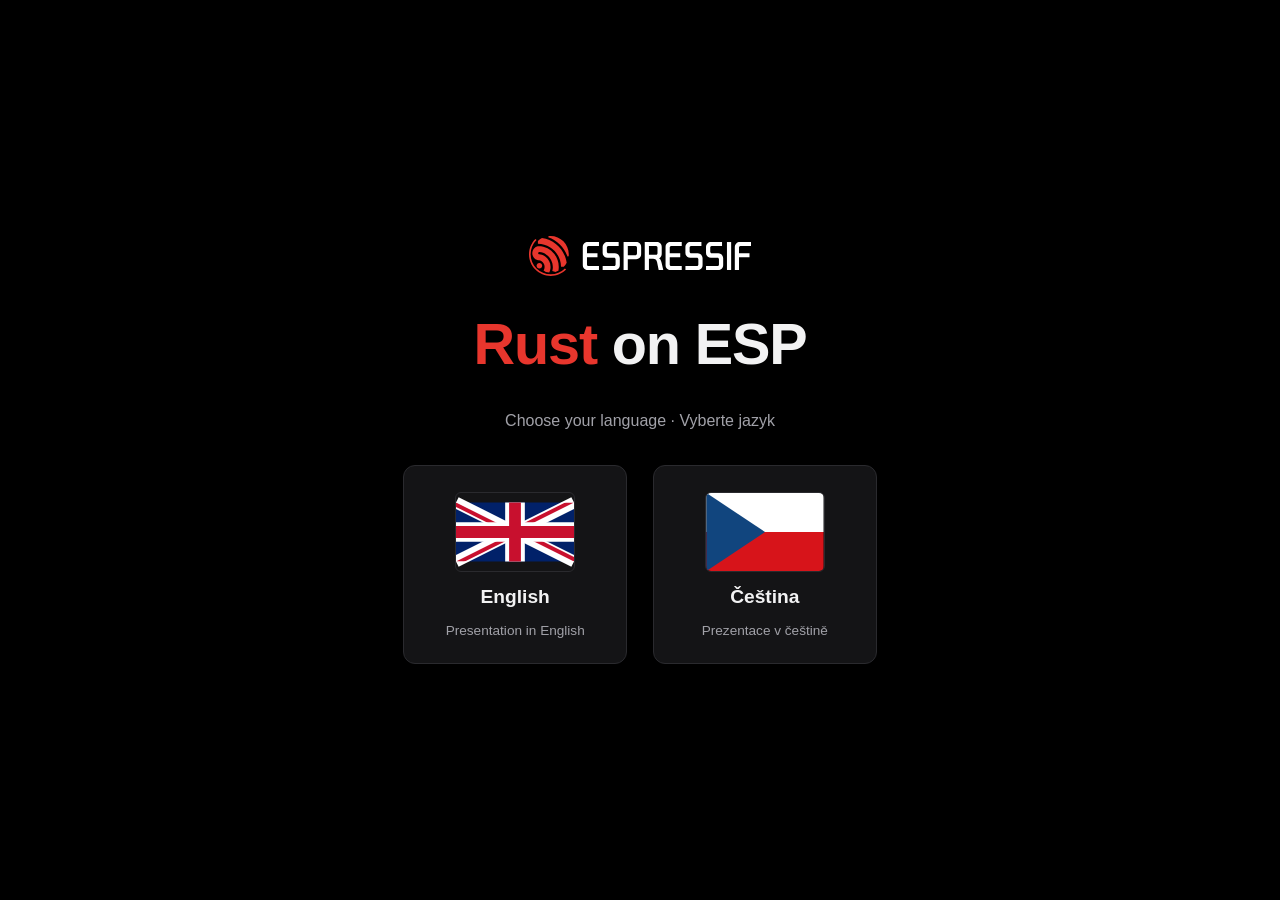
==== commit 97ad134d: "Added czech version" ====
--- a/index.html
+++ b/index.html
@@ -2,298 +2,59 @@
 <html lang="en">
 <head>
 <meta charset="utf-8">
-<meta name="viewport" content="width=device-width, initial-scale=1.0, maximum-scale=1.0, user-scalable=no">
-<title>Rust on ESP — first-class at Espressif</title>
-<meta name="description" content="Rust support for Espressif chips, and a quick start: espup, espflash, esp-generate.">
+<meta name="viewport" content="width=device-width, initial-scale=1.0">
+<title>Rust on ESP — choose language / vyberte jazyk</title>
 <link rel="icon" type="image/svg+xml" href="assets/espressif-mark.svg">
-
-<link rel="stylesheet" href="reveal.js/dist/reset.css">
-<link rel="stylesheet" href="reveal.js/dist/reveal.css">
-<link rel="stylesheet" href="css/espressif-dark.css">
+<style>
+  :root { --red:#e8362d; --surface:#141416; --border:#2a2a2e; --text:#f2f2f3; --dim:#a1a1a8; }
+  * { box-sizing: border-box; }
+  body {
+    margin: 0; min-height: 100vh; background: #000; color: var(--text);
+    font-family: "Inter","Helvetica Neue",Helvetica,"Segoe UI",Roboto,system-ui,sans-serif;
+    display: flex; flex-direction: column; align-items: center; justify-content: center; gap: 2.2rem;
+    padding: 2rem; text-align: center;
+  }
+  img.logo { height: 40px; }
+  h1 { margin: 0; font-size: clamp(2rem, 6vw, 3.6rem); letter-spacing: -0.02em; }
+  h1 span { color: var(--red); }
+  p { margin: 0; color: var(--dim); }
+  .langs { display: flex; gap: 1.6rem; flex-wrap: wrap; justify-content: center; }
+  a.lang {
+    display: flex; flex-direction: column; align-items: center; gap: 0.9rem;
+    padding: 1.6rem 2.2rem; min-width: 14rem;
+    background: var(--surface); border: 1px solid var(--border); border-radius: 12px;
+    color: var(--text); text-decoration: none; font-size: 1.2rem; font-weight: 600;
+    transition: border-color .15s, transform .15s;
+  }
+  a.lang:hover, a.lang:focus-visible { border-color: var(--red); transform: translateY(-3px); outline: none; }
+  a.lang svg { width: 120px; height: 80px; border-radius: 6px; border: 1px solid var(--border); }
+  a.lang small { font-weight: 400; color: var(--dim); font-size: 0.85rem; }
+</style>
 </head>
 <body>
-<div class="reveal">
-<div class="slides">
-
-<!-- ══════════════════════════════════ 1 · TITLE ══════════════════════════════════ -->
-<section class="title-slide">
-  <img src="assets/espressif-logo-on-black.svg" alt="Espressif" style="height:46px;margin-bottom:1.1em">
-  <h1><span class="rust-accent">Rust</span> on ESP</h1>
-  <p class="subtitle">A first-class citizen at Espressif —<br>and three commands from zero to a blinking LED</p>
-  <p style="margin-top:1.15em"><span class="pill">github.com/esp-rs</span></p>
-  <aside class="notes">
-    Quick framing before we start. Two promises: One, that Rust is taken seriously at Espressif, not a
-    hobby project. Two, that by the end you know the exact three commands that get you from nothing to
-    a running firmware. Nothing else. If you only remember one slide, remember the last one.
-  </aside>
-</section>
-
-<!-- ══════════════════════════════════ 2 · STATUS ══════════════════════════════════ -->
-<section>
-  <span class="eyebrow">Where things stand</span>
-  <h2>Rust is a first-class citizen</h2>
-  <div class="cols" style="margin-top:0.9em">
-    <div class="stack">
-      <p style="font-size:0.56em">Not a community experiment, not a wrapper around C. Espressif
-      officially supports Rust as a first-class development language, alongside ESP-IDF.</p>
-      <ul style="font-size:0.52em">
-        <li>Own HAL, own drivers, own tooling — built and maintained for ESP chips</li>
-        <li>Stable API, not pre-v1-releases</li>
-        <li>Documented, versioned, and released alongside the silicon</li>
-      </ul>
-    </div>
-    <div class="card">
-      <span class="tag">The honest caveat</span>
-      <h3>It trails the C SDK slightly</h3>
-      <p class="card-body">ESP-IDF is the reference SDK. It reaches new chips and new peripheral
-      features first, and it has the deepest example coverage.</p>
-    </div>
+  <img class="logo" src="assets/espressif-logo-on-black.svg" alt="Espressif">
+  <h1><span>Rust</span> on ESP</h1>
+  <p>Choose your language · Vyberte jazyk</p>
+  <div class="langs">
+    <a class="lang" href="en.html" hreflang="en">
+      <svg viewBox="0 0 60 30" aria-hidden="true">
+        <clipPath id="t"><path d="M30,15h30v15zv15h-30zh-30v-15zv-15h30z"/></clipPath>
+        <path d="M0,0v30h60v-30z" fill="#012169"/>
+        <path d="M0,0 60,30M60,0 0,30" stroke="#fff" stroke-width="6"/>
+        <path d="M0,0 60,30M60,0 0,30" clip-path="url(#t)" stroke="#C8102E" stroke-width="4"/>
+        <path d="M30,0v30M0,15h60" stroke="#fff" stroke-width="10"/>
+        <path d="M30,0v30M0,15h60" stroke="#C8102E" stroke-width="6"/>
+      </svg>
+      English <small>Presentation in English</small>
+    </a>
+    <a class="lang" href="cs.html" hreflang="cs">
+      <svg viewBox="0 0 3 2" aria-hidden="true">
+        <rect width="3" height="1" fill="#fff"/>
+        <rect y="1" width="3" height="1" fill="#D7141A"/>
+        <path d="M0,0 1.5,1 0,2z" fill="#11457E"/>
+      </svg>
+      Čeština <small>Prezentace v češtině</small>
+    </a>
   </div>
-  <aside class="notes">
-    Lets say the caveat out loud — ESP-IDF is the reference SDK, and it will always be first to a new
-    chip or a brand-new peripheral. Rust is a little behind that frontier.
-  </aside>
-</section>
-
-<!-- ══════════════════════════════════ 3 · CHOOSE ══════════════════════════════════ -->
-<section>
-  <span class="eyebrow">So which one?</span>
-  <h2>Pick the boring answer</h2>
-  <div class="versus" style="margin-top:0.7em">
-    <div class="card">
-      <span class="tag">Cutting edge</span>
-      <h3>ESP-IDF (C)</h3>
-      <p class="card-body">You need a peripheral or chip feature that shipped last week, or you are
-      porting vendor middleware. Go here first.</p>
-    </div>
-    <div class="divider">OR</div>
-    <div class="card accent">
-      <span class="tag">Everything else</span>
-      <h3>Rust</h3>
-      <p class="card-body">For the overwhelming majority of projects, Rust is simply the better
-      tool — and it is genuinely production-ready today.</p>
-    </div>
-  </div>
-  <p style="margin-top:0.9em;font-size:0.5em;color:var(--esp-text-dim)">
-    The gap is measured in months, not years — and it closes with every chip release.
-  </p>
-  <aside class="notes">
-    Rule of thumb: if you are chasing a datasheet feature from this quarter, use ESP-IDF. For
-    everything else, Rust is not a compromise — it is the better default.
-  </aside>
-</section>
-
-<!-- ══════════════════════════════════ 4 · PROS ══════════════════════════════════ -->
-<section>
-  <span class="eyebrow">Why you'd choose it</span>
-  <h2>What you actually get</h2>
-  <div class="cols-3" style="margin-top:0.8em">
-    <div class="card">
-      <span class="tag">Safety</span>
-      <h3>No memory bugs</h3>
-      <p class="card-body">Ownership and borrow checking kill the buffer overflows and use-after-free
-      that dominate embedded CVEs.</p>
-    </div>
-    <div class="card">
-      <span class="tag">Tooling</span>
-      <h3>Cargo does the work</h3>
-      <p class="card-body">Dependencies, builds, tests, docs, linting and cross-compilation — one
-      tool, no hand-rolled Makefiles.</p>
-    </div>
-    <div class="card">
-      <span class="tag">Scale</span>
-      <h3>Async that fits</h3>
-      <p class="card-body">Embassy gives you <code>async</code> on a microcontroller, so Wi-Fi and
-      sensors stop fighting each other.</p>
-    </div>
-  </div>
-  <p style="margin-top:0.9em;font-size:0.46em;color:var(--esp-text-faint)">
-    Plus: the type system catches a whole class of logic errors at compile time, and the crate ecosystem
-    is shared with the rest of Rust — not reinvented per vendor.
-  </p>
-  <aside class="notes">
-    Three benefits, one breath each. For the C people: you stop owning the memory-safety argument. For
-    the Rust people: Cargo plus a real crate ecosystem full of no_std ready linraries for lot of sensors and other parts.
-    And async is the one that actually changes how you write firmware — Wi-Fi and sensor work stop being callbacks.
-  </aside>
-</section>
-
-<!-- ══════════════════════════════════ 5 · DIVIDER ══════════════════════════════════ -->
-<section class="section-slide">
-  <div class="num-big">02</div>
-  <h2>Getting started</h2>
-  <p class="section-sub">Three steps: toolchain, flasher, project generator.</p>
-  <aside class="notes">
-    Halfway point.
-    Everything so far was context, everything from here is something you can type tonight.
-    Three moving parts — toolchain, flasher, generator.
-  </aside>
-</section>
-
-<!-- ══════════════════════════════════ 6 · TOOLCHAIN ══════════════════════════════════ -->
-<section>
-  <span class="eyebrow">Step 1 · Toolchain</span>
-  <h2>You already have the hard part</h2>
-  <p style="font-size:0.52em;color:var(--esp-text-dim)">
-    Assume <code>rustup</code> is installed. If it isn't, <a href="https://rustup.rs" target="_blank">rustup.rs</a>
-    is one command — but from here on, Rust just works.
-  </p>
-  <div class="cols" style="margin-top:0.85em">
-    <div class="card accent">
-      <span class="tag">RISC-V parts</span>
-      <h3>Mainline Rust — you're done</h3>
-      <p class="card-body">The C-series, H-series and P-series are standard RISC-V. A normal stable
-      Rust toolchain targets them. No extra install.</p>
-    </div>
-    <div class="card">
-      <span class="tag">Xtensa parts</span>
-      <h3>You need <a href="https://github.com/esp-rs/espup" target="_blank">espup</a></h3>
-      <p class="card-body">Xtensa has no upstream LLVM backend, so espup builds and installs the
-      toolchain for you.</p>
-    </div>
-  </div>
-  <pre style="margin-top:0.8em"><code><span class="cmd">$</span> cargo install espup --locked
-<span class="cmd">$</span> espup install
-<span class="cmd">$</span> <span class="cmt"># then, in every new shell:</span> . $HOME/export-esp.sh</code></pre>
-  <aside class="notes">
-    The single most common question, so answer it precisely. RISC-V is standard, so stable Rust
-    handles it and you need nothing extra. Xtensa is not an upstream, so espup installs
-    a purpose-built toolchain. espup does everything — you just run it.
-  </aside>
-</section>
-
-<!-- ══════════════════════════════════ 7 · FLASHING ══════════════════════════════════ -->
-<section>
-  <span class="eyebrow">Step 2 · Flashing</span>
-  <h2>Getting code onto the chip</h2>
-  <div class="cols" style="margin-top:0.7em">
-    <div class="card">
-      <span class="tag">Option A</span>
-      <h3>esptool.py</h3>
-      <p class="card-body">The one that ships with ESP-IDF. If you already have IDF installed, it is
-      right there and it works fine.</p>
-    </div>
-    <div class="card accent">
-      <span class="tag">Option B</span>
-      <h3>cargo-espflash</h3>
-      <p class="card-body">Pure Rust, lives next to <code>cargo build</code>, and gives you a
-      monitor as well as a flasher.</p>
-    </div>
-  </div>
-  <pre style="margin-top:0.85em"><code><span class="cmd">$</span> cargo install cargo-espflash --locked
-
-<span class="cmt"># board-info, monitor, erase, read-flash, save-image — the whole serial toolchain</span>
-<span class="cmd">$</span> cargo espflash board-info</code></pre>
-  <aside class="notes">
-    Both are legitimate. If IDF is already on your machine, esptool is right there — no reason to
-    change. But cargo-espflash is nicer because it lives in the same mental model as cargo build,
-    and board-info is the first thing to run when unsure what board you are holding.
-  </aside>
-</section>
-
-<!-- ══════════════════════════════════ 8 · GENERATE ══════════════════════════════════ -->
-<section>
-  <span class="eyebrow">Step 3 · Project</span>
-  <h2>esp-generate does the scaffolding</h2>
-  <p style="font-size:0.52em;color:var(--esp-text-dim)">
-    The easiest way in. A terminal wizard asks a handful of questions and writes you a real,
-    buildable project.
-  </p>
-  <pre style="margin-top:0.7em"><code><span class="cmd">$</span> cargo install esp-generate --locked
-<span class="cmd">$</span> esp-generate</code></pre>
-  <div class="cols-3" style="margin-top:0.7em">
-    <div class="card">
-      <h3>Sync or async</h3>
-      <p class="card-body">Plain blocking code, or <code>embassy</code> <code>async</code> — your call.</p>
-    </div>
-    <div class="card">
-      <h3>Target chip</h3>
-      <p class="card-body">Any supported ESP SoC, selected from a list.</p>
-    </div>
-    <div class="card accent">
-      <h3>Wi-Fi init</h3>
-      <p class="card-body">Optional radio bring-up, wired in from the start.</p>
-    </div>
-  </div>
-  <aside class="notes">
-    Let me be clear, you are still cross-compiling and setting up the project so cargo knows exactly what to do may be a
-    pain. esp-generate solves that for you. One command, and you have a compiling, flashable
-    project with the right target triple and the right HAL already wired. Sync or async is a menu
-    choice, and Wi-Fi initialisation is a checkbox. If people want scripting, there is a headless
-    mode with -o flags — so even you AI agents will quickly learn how to use this.
-  </aside>
-</section>
-
-<!-- ══════════════════════════════════ 9 · BUILD+FLASH ══════════════════════════════════ -->
-<section>
-  <span class="eyebrow">Step 4 · Ship it</span>
-  <h2>Build, flash, done</h2>
-  <pre><code><span class="cmd">$</span> cargo build --release
-<span class="cmd">$</span> cargo espflash flash --release
-<span class="cmd">$</span> cargo espflash monitor</code></pre>
-  <p style="margin-top:0.9em;font-size:0.5em;color:var(--esp-text-dim)">
-    Same verbs you already use for every other Rust project — just pointed at a microcontroller
-    instead of a server.
-  </p>
-  <aside class="notes">
-    The loop closes. Cargo build, flash, monitor. No Makefile, no CMake, no separate flashing
-    script, no second toolchain to learn. If you have written Rust before, you already know how to
-    do all of this — that is the entire point.
-  </aside>
-</section>
-
-<!-- ══════════════════════════════════ 10 · RECAP ══════════════════════════════════ -->
-<section>
-  <span class="eyebrow">The whole thing</span>
-  <h2>Three commands</h2>
-  <div class="commands" style="margin-top:0.8em">
-    <div class="line"><span class="n">1</span><span class="c"><b>esp-generate</b> &nbsp;<span style="color:var(--esp-text-faint)">&nbsp;← scaffold the project</span></span></div>
-    <div class="line"><span class="n">2</span><span class="c"><b>cargo build</b> &nbsp;<span style="color:var(--esp-text-faint)">&nbsp;← compile the firmware</span></span></div>
-    <div class="line"><span class="n">3</span><span class="c"><b>cargo espflash flash</b> &nbsp;<span style="color:var(--esp-text-faint)">&nbsp;← write it to the chip</span></span></div>
-  </div>
-  <p style="margin-top:1.1em;font-size:0.54em;color:var(--esp-text-dim)">
-    Rust on ESP is as easy as <span style="color:var(--esp-white)">esp-generate</span>,
-    <span style="color:var(--esp-white)">cargo build</span> and
-    <span style="color:var(--esp-white)">cargo espflash flash</span>.
-  </p>
-  <p style="margin-top:0.9em;font-size:0.6em">
-    <span style="color:var(--esp-white)">If you should remember anything, remember this slide.</span><br>
-    <span style="color:var(--esp-red)">Thank you for your attention — questions welcome.</span>
-  </p>
-  <aside class="notes">
-    If the toolchain is already installed, the entire getting-started
-    experience is these three commands. That is the whole pitch. One thing to take away is this slide.
-  </aside>
-</section>
-
-</div>
-</div>
-
-<img class="footer-logo" src="assets/espressif-mark.svg" alt="">
-
-<script src="reveal.js/dist/reveal.js"></script>
-<script src="reveal.js/plugin/notes/notes.js"></script>
-<script src="reveal.js/plugin/search/search.js"></script>
-<script src="reveal.js/plugin/zoom/zoom.js"></script>
-<script>
-  // NOTE: the highlight plugin is deliberately NOT loaded. Code blocks in this
-  // deck are hand-styled with .cmd / .cmt spans, and highlightBlock() would
-  // escape that markup and render the tags as literal text.
-  Reveal.initialize({
-    width: 1280,
-    height: 720,
-    margin: 0.06,
-    minScale: 0.2,
-    maxScale: 1.6,
-    hash: true,
-    slideNumber: 'c/t',
-    transition: 'slide',
-    transitionSpeed: 'fast',
-    backgroundTransition: 'fade',
-    center: true,
-    pdfSeparateFragments: false,
-    plugins: [ RevealNotes, RevealSearch, RevealZoom ]
-  });
-</script>
 </body>
 </html>
